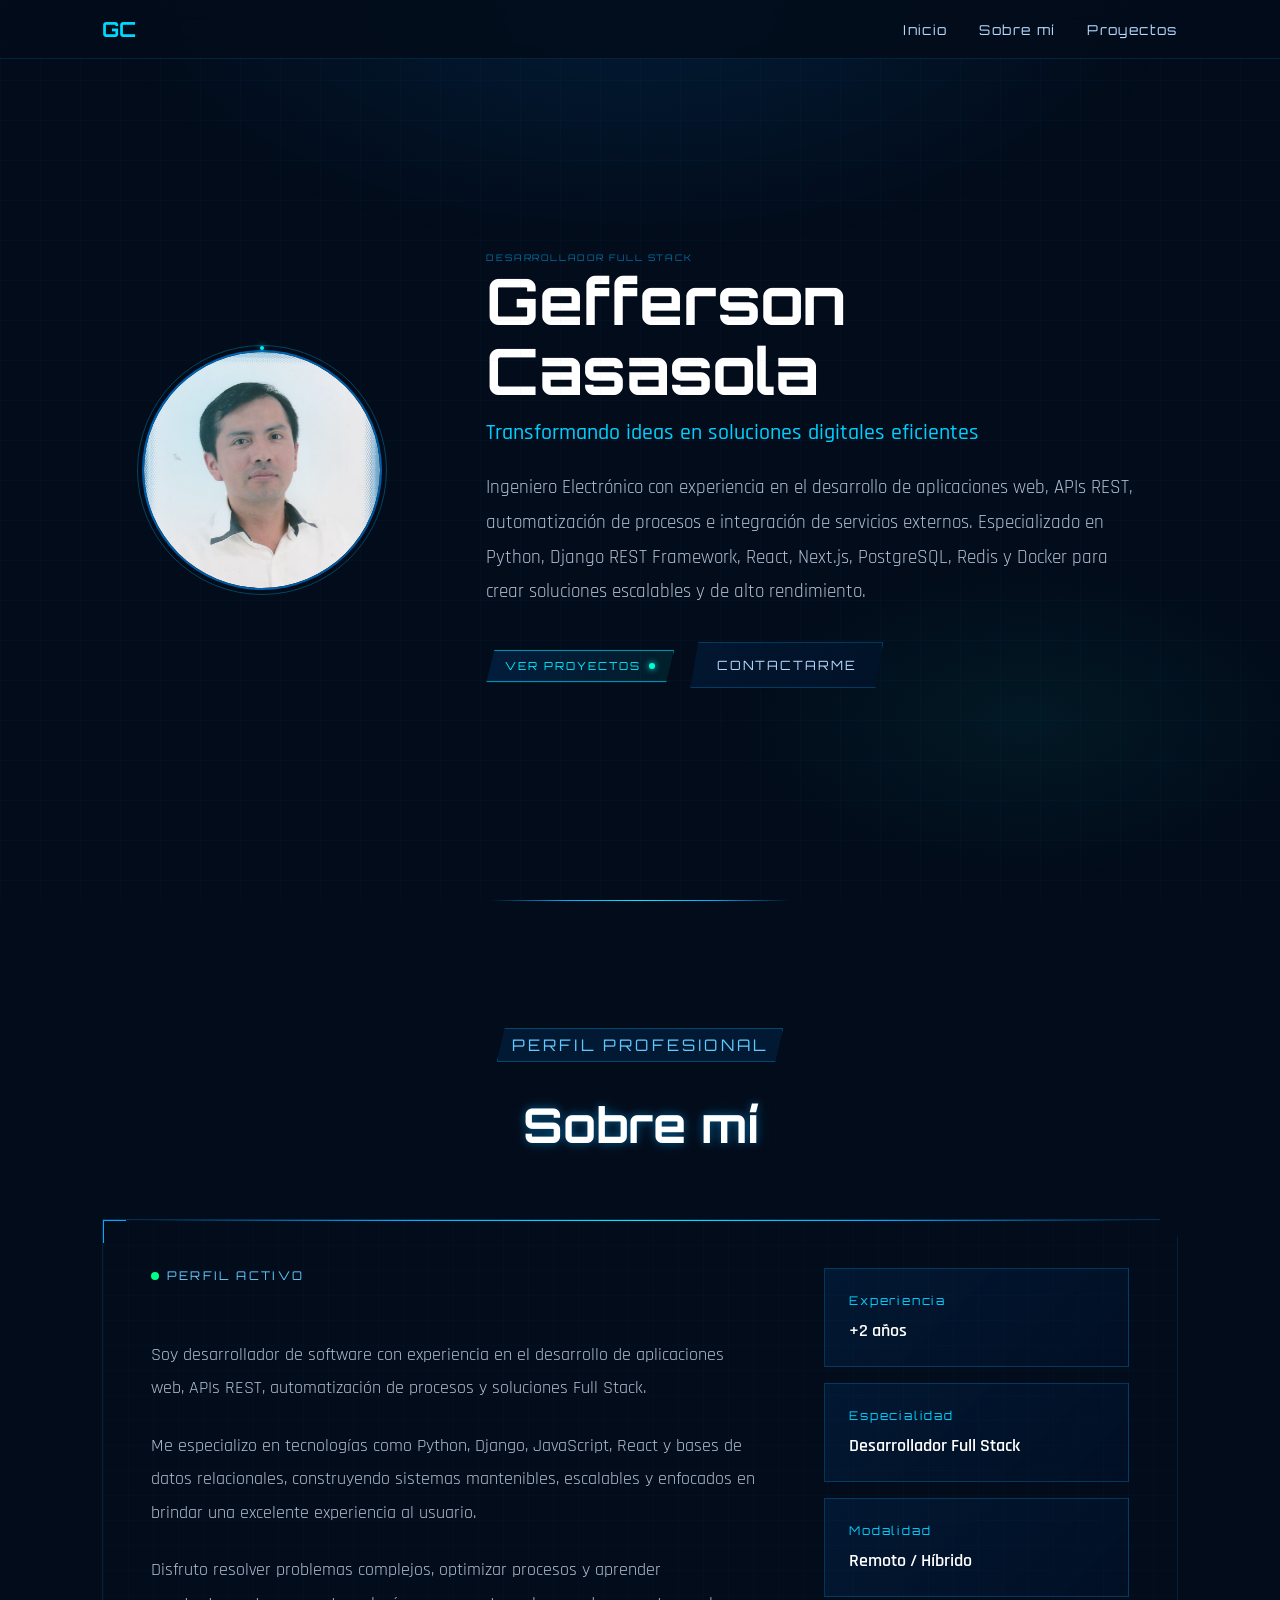
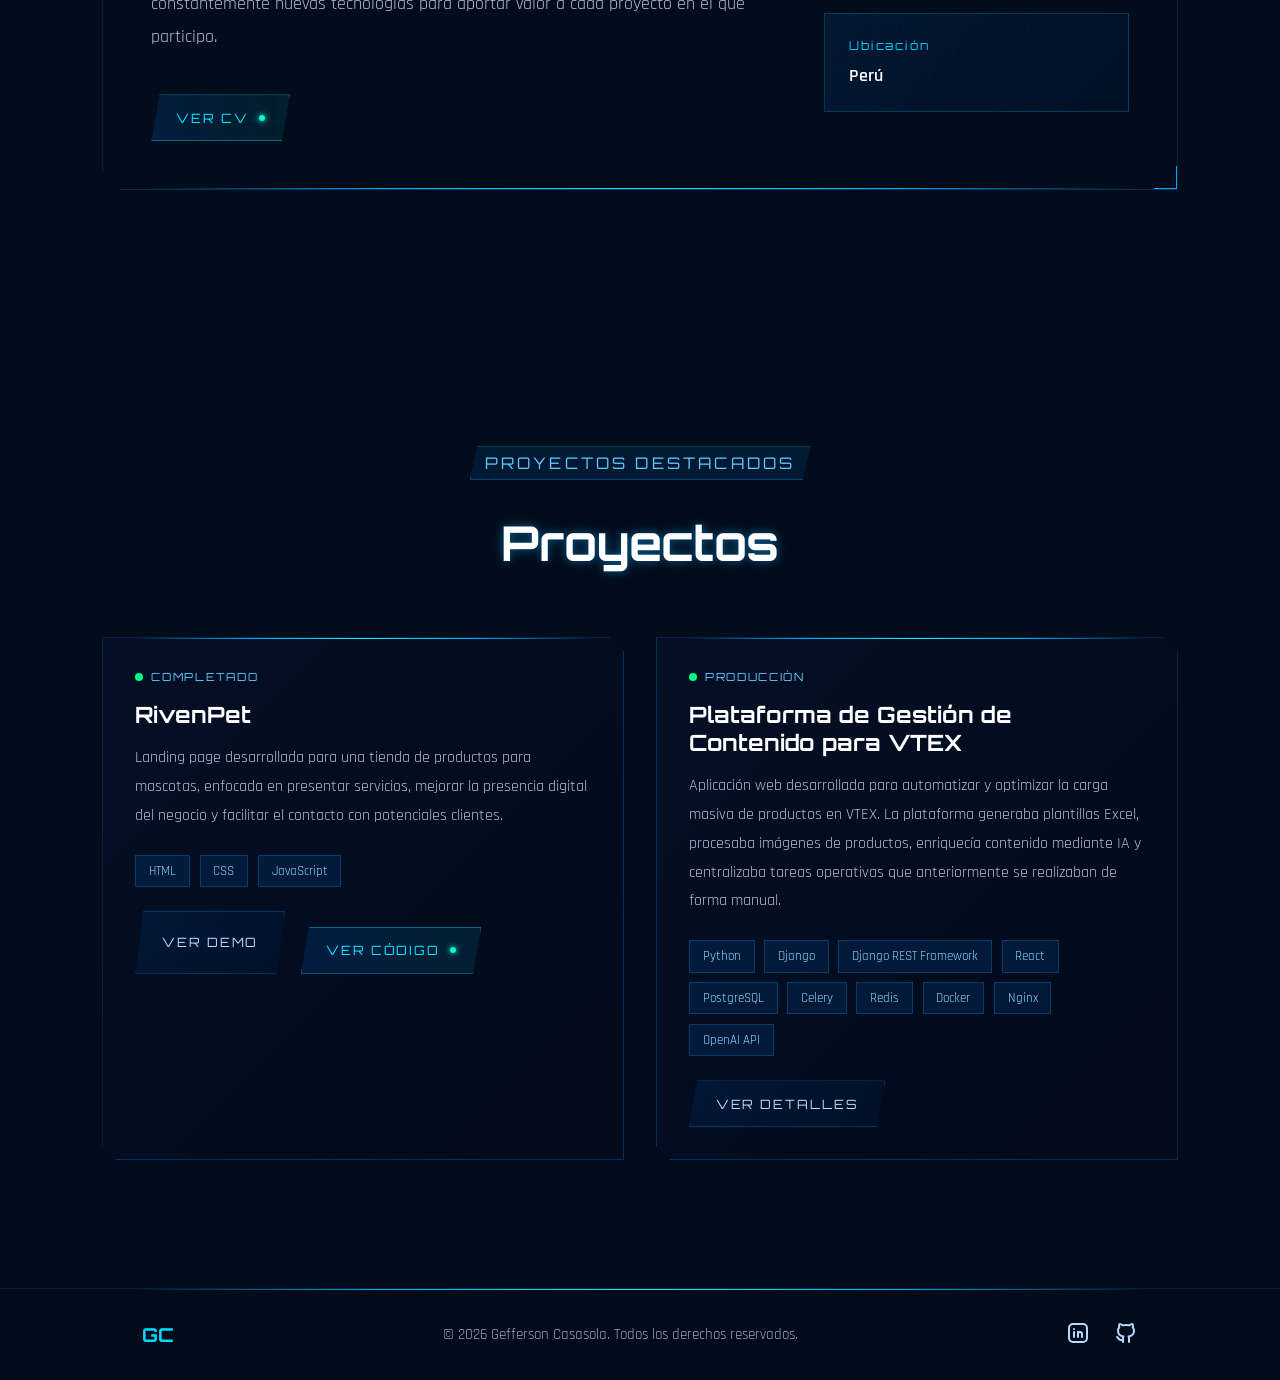
==== index.html @ a5cfd76c "feat: add projects section and VTEX case study page" ====
<!doctype html>
<html lang="en">
  <head>
    <meta charset="UTF-8" />
    <meta name="viewport" content="width=device-width, initial-scale=1.0" />
    <link rel="stylesheet" href="styles.css" />
    <title>Gefferson Casasola | Portafolio</title>
  </head>

  <body>
    <div class="grid-lines"></div>

    <header class="navbar">
      <div class="logo">GC</div>

      <nav>
        <a href="#inicio">Inicio</a>
        <a href="#sobre-mi">Sobre mí</a>
        <a href="#proyectos">Proyectos</a>
      </nav>
    </header>

    <main>
      <section id="inicio" class="hero">
        <div class="hero-content">
          <div class="hero-image">
            <div class="avatar-wrap">
              <div class="avatar">
                <img src="./mi-perfil.jpeg" alt="Gefferson Casasola" />
              </div>

              <div class="avatar-ring"></div>
            </div>
          </div>

          <div class="hero-text">
            <div class="sc2-label">DESARROLLADOR FULL STACK</div>

            <h1>Gefferson Casasola</h1>

            <h2>Transformando ideas en soluciones digitales eficientes</h2>

            <p>
              Ingeniero Electrónico con experiencia en el desarrollo de
              aplicaciones web, APIs REST, automatización de procesos e
              integración de servicios externos. Especializado en Python, Django
              REST Framework, React, Next.js, PostgreSQL, Redis y Docker para
              crear soluciones escalables y de alto rendimiento.
            </p>

            <div class="hero-actions">
              <a href="#proyectos" class="portfolio-btn gamer">
                VER PROYECTOS
                <span class="pulse-dot"></span>
              </a>

              <a
                href="mailto:gefferson.casasola@gmail.com"
                class="hero-secondary-btn"
              >
                CONTACTARME
              </a>
            </div>
          </div>
        </div>
      </section>
      <section id="sobre-mi" class="about">
        <div class="section-header">
          <span class="section-tag">PERFIL PROFESIONAL</span>
          <h2>Sobre mí</h2>
        </div>

        <div class="about-content">
          <div class="corner-tl"></div>
          <div class="corner-br"></div>
          <div class="about-description">
            <div class="about-status">
              <span class="status-light"></span>
              PERFIL ACTIVO
            </div>
            <p>
              Soy desarrollador de software con experiencia en el desarrollo de
              aplicaciones web, APIs REST, automatización de procesos y
              soluciones Full Stack.
            </p>

            <p>
              Me especializo en tecnologías como Python, Django, JavaScript,
              React y bases de datos relacionales, construyendo sistemas
              mantenibles, escalables y enfocados en brindar una excelente
              experiencia al usuario.
            </p>

            <p>
              Disfruto resolver problemas complejos, optimizar procesos y
              aprender constantemente nuevas tecnologías para aportar valor a
              cada proyecto en el que participo.
            </p>
            <a
              href="https://rxresu.me/gcasasolah/cvgef"
              target="_blank"
              class="cv-btn"
            >
              VER CV
              <span class="pulse-dot"></span>
            </a>
          </div>

          <div class="about-info">
            <div class="info-card">
              <span class="info-label">Experiencia</span>
              <span class="info-value">+2 años</span>
            </div>

            <div class="info-card">
              <span class="info-label">Especialidad</span>
              <span class="info-value">Desarrollador Full Stack</span>
            </div>

            <div class="info-card">
              <span class="info-label">Modalidad</span>
              <span class="info-value">Remoto / Híbrido</span>
            </div>

            <div class="info-card">
              <span class="info-label">Ubicación</span>
              <span class="info-value">Perú</span>
            </div>
          </div>
        </div>
      </section>
      <section id="proyectos" class="projects">
        <div class="section-header">
          <span class="section-tag">PROYECTOS DESTACADOS</span>
          <h2>Proyectos</h2>
        </div>

        <div class="projects-grid">
          <article class="project-card">
            <div class="project-status">
              <span class="status-light"></span>
              COMPLETADO
            </div>

            <h3>RivenPet</h3>

            <p>
              Landing page desarrollada para una tienda de productos para
              mascotas, enfocada en presentar servicios, mejorar la presencia
              digital del negocio y facilitar el contacto con potenciales
              clientes.
            </p>

            <div class="project-stack">
              <span>HTML</span>
              <span>CSS</span>
              <span>JavaScript</span>
            </div>

            <div class="project-actions">
              <a
                href="https://geffrerson7.github.io/product-landing-page/"
                target="_blank"
                class="hero-secondary-btn"
              >
                VER DEMO
              </a>

              <a
                href="https://github.com/Geffrerson7/product-landing-page"
                target="_blank"
                class="cv-btn"
              >
                VER CÓDIGO
                <span class="pulse-dot"></span>
              </a>
            </div>
          </article>

          <article class="project-card">
            <div class="project-status">
              <span class="status-light"></span>
              PRODUCCIÓN
            </div>

            <h3>Plataforma de Gestión de Contenido para VTEX</h3>

            <p>
              Aplicación web desarrollada para automatizar y optimizar la carga
              masiva de productos en VTEX. La plataforma generaba plantillas
              Excel, procesaba imágenes de productos, enriquecía contenido
              mediante IA y centralizaba tareas operativas que anteriormente se
              realizaban de forma manual.
            </p>

            <div class="project-stack">
              <span>Python</span>
              <span>Django</span>
              <span>Django REST Framework</span>
              <span>React</span>
              <span>PostgreSQL</span>
              <span>Celery</span>
              <span>Redis</span>
              <span>Docker</span>
              <span>Nginx</span>
              <span>OpenAI API</span>
            </div>

            <div class="project-actions">
              <a href="./project-vtex.html" class="hero-secondary-btn"> VER DETALLES </a>
            </div>
          </article>
        </div>
      </section>
    </main>
    <footer class="footer">
      <div class="footer-content">
        <div class="footer-logo">GC</div>

        <p class="footer-text">
          © 2026 Gefferson Casasola. Todos los derechos reservados.
        </p>

        <div class="footer-links">
          <a
            href="https://www.linkedin.com/in/gefferson-casasola/"
            target="_blank"
            ><svg
              xmlns="http://www.w3.org/2000/svg"
              width="24"
              height="24"
              viewBox="0 0 24 24"
              fill="none"
              stroke="currentColor"
              stroke-width="2"
              stroke-linecap="round"
              stroke-linejoin="round"
              class="icon icon-tabler icons-tabler-outline icon-tabler-brand-linkedin"
            >
              <path stroke="none" d="M0 0h24v24H0z" fill="none" />
              <path d="M8 11v5" />
              <path d="M8 8v.01" />
              <path d="M12 16v-5" />
              <path d="M16 16v-3a2 2 0 1 0 -4 0" />
              <path
                d="M3 7a4 4 0 0 1 4 -4h10a4 4 0 0 1 4 4v10a4 4 0 0 1 -4 4h-10a4 4 0 0 1 -4 -4l0 -10"
              /></svg
          ></a>
          <a href="https://github.com/Geffrerson7" target="_blank"
            ><svg
              xmlns="http://www.w3.org/2000/svg"
              width="24"
              height="24"
              viewBox="0 0 24 24"
              fill="none"
              stroke="currentColor"
              stroke-width="2"
              stroke-linecap="round"
              stroke-linejoin="round"
              class="icon icon-tabler icons-tabler-outline icon-tabler-brand-github"
            >
              <path stroke="none" d="M0 0h24v24H0z" fill="none" />
              <path
                d="M9 19c-4.3 1.4 -4.3 -2.5 -6 -3m12 5v-3.5c0 -1 .1 -1.4 -.5 -2c2.8 -.3 5.5 -1.4 5.5 -6a4.6 4.6 0 0 0 -1.3 -3.2a4.2 4.2 0 0 0 -.1 -3.2s-1.1 -.3 -3.5 1.3a12.3 12.3 0 0 0 -6.2 0c-2.4 -1.6 -3.5 -1.3 -3.5 -1.3a4.2 4.2 0 0 0 -.1 3.2a4.6 4.6 0 0 0 -1.3 3.2c0 4.6 2.7 5.7 5.5 6c-.6 .6 -.6 1.2 -.5 2v3.5"
              /></svg
          ></a>
        </div>
      </div>
    </footer>
  </body>
</html>
---- styles.css ----
@import url("https://fonts.googleapis.com/css2?family=Orbitron:wght@400;600;700;900&family=Rajdhani:wght@300;400;500;600&display=swap");

/* ---------- Reset ---------- */
*,
*::before,
*::after {
  margin: 0;
  padding: 0;
  box-sizing: border-box;
}

body {
  background: #030c1a;
  font-family: "Rajdhani", sans-serif;
  color: white;
}
body::before {
  content: "";

  position: fixed;
  inset: 0;

  background:
    radial-gradient(
      ellipse 60% 40% at 50% 0%,
      rgba(0, 140, 255, 0.12) 0%,
      transparent 70%
    ),
    radial-gradient(
      ellipse 40% 30% at 80% 80%,
      rgba(0, 200, 180, 0.07) 0%,
      transparent 60%
    );

  pointer-events: none;
  z-index: -2;
}

/* ---------- Grid de fondo ---------- */
.grid-lines {
  position: absolute;
  inset: 0;
  background-image:
    linear-gradient(rgba(0, 140, 255, 0.04) 1px, transparent 1px),
    linear-gradient(90deg, rgba(0, 140, 255, 0.04) 1px, transparent 1px);
  background-size: 40px 40px;
  pointer-events: none;
}

/* Logo */
.logo {
  font-family: "Orbitron", monospace;
  font-size: 1.3rem;
  font-weight: 700;
  color: #00d9ff;
}

/* Navbar */
.navbar {
  position: fixed;
  top: 0;
  width: 100%;
  display: flex;
  justify-content: space-between;
  align-items: center;
  padding: 1rem 8%;
  background: rgba(3, 12, 26, 0.85);
  backdrop-filter: blur(12px);
  border-bottom: 1px solid rgba(0, 170, 255, 0.15);
  z-index: 1000;
}

.navbar nav {
  display: flex;
  gap: 2rem;
}

.navbar nav a {
  text-decoration: none;
  color: #b7d9ff;
  font-family: "Orbitron", monospace;
  font-size: 0.85rem;
  letter-spacing: 0.1em;
  transition: 0.3s;
}

.navbar nav a:hover {
  color: #00eaff;
}

/* Hero */
.hero {
  min-height: 100vh;
  display: flex;
  align-items: center;
  justify-content: center;
  padding: 120px 8% 80px;
}

.hero-content {
  width: 100%;
  max-width: 1200px;
  display: grid;
  grid-template-columns: 320px 1fr;
  gap: 4rem;
  align-items: center;
}

.hero-image {
  display: flex;
  justify-content: center;
}

/* ---------- Avatar ---------- */
.avatar-wrap {
  position: relative;
  flex-shrink: 0;
}

.avatar {
  width: 240px;
  height: 240px;
  border-radius: 50%;
  background: linear-gradient(135deg, #003366, #001833);
  border: 2px solid rgba(0, 150, 255, 0.5);
  display: flex;
  align-items: center;
  justify-content: center;
  font-family: "Orbitron", monospace;
  font-size: 22px;
  font-weight: 700;
  color: #00ccff;
  position: relative;
  overflow: hidden;
}

.avatar::after {
  content: "";
  position: absolute;
  inset: 0;
  border-radius: 50%;
  background: radial-gradient(
    circle at 30% 30%,
    rgba(0, 200, 255, 0.15),
    transparent 60%
  );
}

.avatar img {
  width: 100%;
  height: 100%;
  object-fit: cover;
  border-radius: 50%;
  display: block;
}

.avatar-ring {
  position: absolute;
  inset: -5px;
  border-radius: 50%;
  border: 1px solid rgba(0, 200, 255, 0.3);
  animation: spin-slow 8s linear infinite;
}

.avatar-ring::before {
  content: "";
  position: absolute;
  top: 0;
  left: 50%;
  transform: translateX(-50%);
  width: 4px;
  height: 4px;
  border-radius: 50%;
  background: #00eeff;
  box-shadow: 0 0 6px #00eeff;
}

@keyframes spin-slow {
  from {
    transform: rotate(0deg);
  }
  to {
    transform: rotate(360deg);
  }
}

.status-dot {
  position: absolute;
  bottom: 2px;
  right: 2px;
  width: 10px;
  height: 10px;
  border-radius: 50%;
  background: #00ff88;
  border: 2px solid #030c1a;
  animation: blink-dot 2s ease-in-out infinite;
}

@keyframes blink-dot {
  0%,
  100% {
    opacity: 1;
  }
  50% {
    opacity: 0.4;
  }
}

/* ---------- Bloque de nombre ---------- */

.sc2-label {
  font-family: "Orbitron", monospace;
  font-size: 9px;
  letter-spacing: 0.2em;
  color: rgba(0, 180, 255, 0.6);
  text-transform: uppercase;
  margin-bottom: 3px;
}

.hero-text h1 {
  font-family: "Orbitron", monospace;
  font-size: 4rem;
  line-height: 1.1;
  color: #ffffff;
}

.hero-text h2 {
  color: #00cfff;
  margin-top: 0.75rem;
  font-size: 1.4rem;
  font-weight: 500;
}

.hero-text p {
  margin-top: 1.5rem;
  max-width: 650px;
  font-size: 1.2rem;
  line-height: 1.8;
  color: rgba(220, 235, 255, 0.8);
}

.hero-actions {
  display: flex;
  gap: 1rem;
  margin-top: 2rem;
}

.hero-secondary-btn {
  display: inline-flex;
  align-items: center;
  justify-content: center;

  padding: 0.9rem 1.6rem;

  text-decoration: none;

  font-family: "Orbitron", monospace;
  font-size: 0.8rem;
  letter-spacing: 0.15em;

  color: #b7d9ff;

  background: linear-gradient(
    135deg,
    rgba(0, 60, 120, 0.25),
    rgba(0, 20, 50, 0.45)
  );

  border: 1px solid rgba(0, 170, 255, 0.25);

  backdrop-filter: blur(10px);

  position: relative;
  overflow: hidden;

  transition: all 0.3s ease;
  clip-path: polygon(8px 0, 100% 0, calc(100% - 8px) 100%, 0 100%);
}

.hero-secondary-btn::before {
  content: "";

  position: absolute;

  top: 0;
  left: -100%;

  width: 100%;
  height: 100%;

  background: linear-gradient(
    90deg,
    transparent,
    rgba(0, 220, 255, 0.12),
    transparent
  );

  transition: left 0.6s ease;
}

.hero-secondary-btn:hover {
  border-color: rgba(0, 210, 255, 0.6);

  color: white;

  transform: translateY(-3px);

  box-shadow:
    0 0 10px rgba(0, 210, 255, 0.3),
    0 0 20px rgba(0, 210, 255, 0.15);
}

.hero-secondary-btn:hover::before {
  left: 100%;
}
/* =========================
   ABOUT
========================= */

.about {
  padding: 8rem 8%;
  position: relative;
}

.about::before {
  content: "";
  position: absolute;
  top: 0;
  left: 50%;
  transform: translateX(-50%);
  width: 300px;
  height: 1px;
  background: linear-gradient(
    90deg,
    transparent,
    #00aaff,
    #00eeff,
    #00aaff,
    transparent
  );
}

.section-header {
  text-align: center;
  margin-bottom: 4rem;
}

.section-header h2 {
  font-family: "Orbitron", monospace;
  font-size: 3rem;
  color: white;
  text-shadow:
    0 0 8px rgba(0, 170, 255, 0.4),
    0 0 18px rgba(0, 170, 255, 0.2);
}

.section-tag {
  display: inline-block;

  padding: 6px 14px;

  background: rgba(0, 100, 200, 0.15);

  border: 1px solid rgba(0, 180, 255, 0.3);

  color: #60c8ff;

  font-family: Orbitron;
  letter-spacing: 0.2em;
  margin-bottom: 2rem;
  clip-path: polygon(8px 0, 100% 0, calc(100% - 8px) 100%, 0 100%);
}

.about-status {
  display: flex;
  align-items: center;
  gap: 8px;

  margin-bottom: 2rem;

  color: #60c8ff;

  font-family: Orbitron;
  font-size: 0.75rem;
  letter-spacing: 0.2em;
}

.status-light {
  width: 8px;
  height: 8px;

  border-radius: 50%;

  background: #00ff88;

  animation: blink-dot 2s infinite;
}

.about-content {
  max-width: 1200px;
  margin: 0 auto;
  display: grid;
  grid-template-columns: 2fr 1fr;
  gap: 4rem;
  align-items: start;
  position: relative;
  overflow: hidden;
  padding: 3rem;

  background: linear-gradient(
    135deg,
    rgba(4, 16, 38, 0.95),
    rgba(2, 10, 28, 0.98)
  );
  background-image:
    linear-gradient(rgba(0, 150, 255, 0.03) 1px, transparent 1px),
    linear-gradient(90deg, rgba(0, 150, 255, 0.03) 1px, transparent 1px);

  background-size: 25px 25px;
  border: 1px solid rgba(0, 150, 255, 0.25);

  clip-path: polygon(
    0 0,
    calc(100% - 18px) 0,
    100% 18px,
    100% 100%,
    18px 100%,
    0 calc(100% - 18px)
  );
}

.about-content::before {
  content: "";

  position: absolute;

  top: 0;
  left: 40px;
  right: 40px;

  height: 1px;

  background: linear-gradient(
    90deg,
    transparent,
    #00aaff,
    #00eeff,
    #00aaff,
    transparent
  );

  animation: pulse-line 3s infinite;
}

.about-content::after {
  content: "";

  position: absolute;

  bottom: 0;
  left: 40px;
  right: 40px;

  height: 1px;

  background: linear-gradient(
    90deg,
    transparent,
    #00aaff,
    #00eeff,
    #00aaff,
    transparent
  );

  animation: pulse-line 3s infinite reverse;
}

.about-description {
  display: flex;
  flex-direction: column;
  gap: 1.5rem;
}

.about-description p {
  color: rgba(220, 235, 255, 0.8);
  font-size: 1.1rem;
  line-height: 1.9;
}

.cv-btn {
  display: inline-flex;
  align-items: center;
  justify-content: center;
  gap: 10px;
  width: fit-content;

  margin-top: 1rem;
  padding: 0.9rem 1.5rem;

  text-decoration: none;

  font-family: "Orbitron", monospace;
  font-size: 0.8rem;
  letter-spacing: 0.15em;

  color: #00eaff;

  background: linear-gradient(
    90deg,
    rgba(0, 120, 255, 0.15),
    rgba(0, 255, 255, 0.08)
  );

  border: 1px solid rgba(0, 220, 255, 0.4);

  clip-path: polygon(8px 0, 100% 0, calc(100% - 8px) 100%, 0 100%);

  transition: all 0.3s ease;

  position: relative;
  overflow: hidden;
}

.cv-btn::before {
  content: "";

  position: absolute;

  top: 0;
  left: -120%;

  width: 100%;
  height: 100%;

  background: linear-gradient(
    90deg,
    transparent,
    rgba(0, 255, 255, 0.35),
    transparent
  );

  transition: left 0.6s ease;
}

.cv-btn:hover::before {
  left: 120%;
}

.cv-btn:hover {
  color: white;

  border-color: #00ffff;

  transform: translateY(-2px);

  box-shadow:
    0 0 8px rgba(0, 255, 255, 0.6),
    0 0 20px rgba(0, 200, 255, 0.4);
}

.about-info {
  display: grid;
  gap: 1rem;
}

.info-card {
  background: linear-gradient(
    135deg,
    rgba(0, 60, 120, 0.25),
    rgba(0, 20, 50, 0.45)
  );

  border: 1px solid rgba(0, 170, 255, 0.25);

  padding: 1.5rem;

  position: relative;

  overflow: hidden;
}

.info-card:hover {
  border-color: rgba(0, 210, 255, 0.5);
  transform: translateY(-4px);
}

.info-card:hover::before {
  left: 100%;
}

.info-card::before {
  content: "";

  position: absolute;

  top: 0;
  left: -100%;

  width: 100%;
  height: 100%;

  background: linear-gradient(
    90deg,
    transparent,
    rgba(0, 220, 255, 0.08),
    transparent
  );

  transition: 0.6s;
}

.info-label {
  display: block;
  font-family: "Orbitron", monospace;
  font-size: 0.75rem;
  letter-spacing: 0.15em;
  color: #00cfff;
  margin-bottom: 0.75rem;
}

.info-value {
  color: white;
  font-size: 1.1rem;
  font-weight: 600;
}

/* =========================
   PROJECTS
========================= */
.projects {
  padding: 8rem 8%;
  position: relative;
}

.projects-grid {
  max-width: 1200px;

  margin: 0 auto;

  display: grid;

  grid-template-columns: repeat(auto-fit, minmax(350px, 1fr));

  gap: 2rem;
}

.project-card {
  position: relative;

  padding: 2rem;

  background: linear-gradient(
    135deg,
    rgba(4, 16, 38, 0.95),
    rgba(2, 10, 28, 0.98)
  );

  border: 1px solid rgba(0, 150, 255, 0.25);

  overflow: hidden;

  transition: 0.3s;

  clip-path: polygon(
    0 0,
    calc(100% - 14px) 0,
    100% 14px,
    100% 100%,
    14px 100%,
    0 calc(100% - 14px)
  );
}

.project-card:hover {
  transform: translateY(-6px);

  border-color: rgba(0, 220, 255, 0.6);

  box-shadow:
    0 0 15px rgba(0, 220, 255, 0.15),
    0 0 30px rgba(0, 220, 255, 0.08);
}

.project-card::before {
  content: "";

  position: absolute;

  top: 0;
  left: 30px;
  right: 30px;

  height: 1px;

  background: linear-gradient(
    90deg,
    transparent,
    #00aaff,
    #00eeff,
    #00aaff,
    transparent
  );
}

.project-status {
  display: flex;
  align-items: center;
  gap: 8px;

  margin-bottom: 1rem;

  font-family: Orbitron;
  font-size: 0.7rem;
  letter-spacing: 0.15em;

  color: #60c8ff;
}

.project-card h3 {
  font-family: Orbitron;

  color: white;

  margin-bottom: 1rem;

  font-size: 1.4rem;
}

.project-card p {
  color: rgba(220, 235, 255, 0.8);

  line-height: 1.8;

  margin-bottom: 1.5rem;
}

.project-stack {
  display: flex;
  flex-wrap: wrap;
  gap: 0.6rem;

  margin-bottom: 1.5rem;
}

.project-stack span {
  padding: 0.45rem 0.8rem;

  background: rgba(0, 100, 200, 0.15);

  border: 1px solid rgba(0, 170, 255, 0.25);

  font-size: 0.8rem;

  color: #8ed8ff;
}

.project-actions {
  display: flex;
  gap: 1rem;
  flex-wrap: wrap;
}

/* =========================
PROJECT DETAIL
========================= */

.project-page {
  min-height: 100vh;
  background: #030c1a;
  color: white;
}

.project-hero {
  padding: 130px 2rem 80px;
  max-width: 1200px;
  margin: 0 auto;
}

.project-tag {
  display: inline-block;

  font-family: "Orbitron", monospace;

  font-size: 0.75rem;

  letter-spacing: 0.3em;

  color: rgba(0, 210, 255, 0.7);

  margin-bottom: 1rem;
}

.project-hero h1 {
  font-family: "Orbitron", monospace;

  font-size: 4rem;

  line-height: 1.1;

  margin-bottom: 1.5rem;
}

.project-subtitle {
  max-width: 800px;

  font-size: 1.3rem;

  color: rgba(220, 235, 255, 0.8);

  line-height: 1.8;

  text-align: justify;
}

.project-content {
  max-width: 1200px;
  margin: 0 auto;
  padding: 0 2rem 5rem;
}

.project-section {
  margin-bottom: 4rem;
}

.project-section h2 {
  font-family: "Orbitron", monospace;

  font-size: 2rem;

  margin-bottom: 1.5rem;

  color: white;
}

.project-section p {
  color: rgba(220, 235, 255, 0.8);

  line-height: 1.9;

  font-size: 1.05rem;

  margin-bottom: 1rem;
}

.project-panel {
  position: relative;

  padding: 2rem;

  background: linear-gradient(
    135deg,
    rgba(4, 16, 38, 0.95),
    rgba(2, 10, 28, 0.98)
  );

  border: 1px solid rgba(0, 150, 255, 0.2);

  backdrop-filter: blur(10px);

  overflow: hidden;
}

.project-panel::before {
  content: "";

  position: absolute;

  top: 0;
  left: 30px;
  right: 30px;

  height: 1px;

  background: linear-gradient(
    90deg,
    transparent,
    #00aaff,
    #00eeff,
    #00aaff,
    transparent
  );
}

.tech-grid {
  display: flex;

  flex-wrap: wrap;

  gap: 0.75rem;
}

.tech-badge {
  padding: 0.5rem 0.9rem;

  background: rgba(0, 100, 200, 0.15);

  border: 1px solid rgba(0, 170, 255, 0.25);

  color: #8ed8ff;

  font-size: 0.85rem;
}

.project-list {
  display: grid;
  gap: 1rem;
}

.project-list li {
  list-style: none;

  position: relative;

  padding-left: 1.5rem;

  color: rgba(220, 235, 255, 0.8);

  line-height: 1.8;
}

.project-list li::before {
  content: "";

  position: absolute;

  left: 0;
  top: 10px;

  width: 8px;
  height: 8px;

  border-radius: 50%;

  background: #00eaff;

  box-shadow: 0 0 8px #00eaff;
}

.metrics-grid {
  display: grid;

  grid-template-columns: repeat(3, 1fr);

  gap: 1.5rem;
}

.metric-card {
  padding: 1.5rem;

  text-align: center;

  background: rgba(0, 60, 120, 0.15);

  border: 1px solid rgba(0, 170, 255, 0.15);
}

.metric-card h3 {
  font-family: "Orbitron", monospace;

  font-size: 2rem;

  color: #00eaff;

  margin-bottom: 0.5rem;
}

.metric-card span {
  color: rgba(220, 235, 255, 0.75);
}

.back-btn {
  display: inline-flex;
  align-items: center;
  justify-content: center;
  gap: 10px;
  width: fit-content;

  margin-top: 1rem;
  padding: 0.9rem 1.5rem;

  text-decoration: none;

  font-family: "Orbitron", monospace;
  font-size: 0.8rem;
  letter-spacing: 0.15em;

  color: #00eaff;

  background: linear-gradient(
    90deg,
    rgba(0, 120, 255, 0.15),
    rgba(0, 255, 255, 0.08)
  );

  border: 1px solid rgba(0, 220, 255, 0.4);

  clip-path: polygon(8px 0, 100% 0, calc(100% - 8px) 100%, 0 100%);

  transition: all 0.3s ease;

  position: relative;
  overflow: hidden;

  letter-spacing: 0.15em;
}

.back-btn::before {
  content: "";

  position: absolute;

  top: 0;
  left: -120%;

  width: 100%;
  height: 100%;

  background: linear-gradient(
    90deg,
    transparent,
    rgba(0, 255, 255, 0.35),
    transparent
  );

  transition: left 0.6s ease;
}

.back-btn:hover::before {
  left: 120%;
}

.back-btn:hover {
  color: white;

  border-color: #00ffff;

  transform: translateY(-2px);

  box-shadow:
    0 0 8px rgba(0, 255, 255, 0.6),
    0 0 20px rgba(0, 200, 255, 0.4);
}

/* =========================
ARQUITECTURA
========================= */

.architecture-flow {
  display: flex;
  flex-direction: column;
  align-items: center;
  gap: 1rem;

  margin-top: 2rem;
}

.architecture-box {
  width: 100%;
  max-width: 400px;

  padding: 1rem 1.5rem;

  text-align: center;

  font-family: "Orbitron", monospace;
  font-size: 0.95rem;
  letter-spacing: 0.08em;

  color: #e8f4ff;

  background: linear-gradient(
    135deg,
    rgba(0, 60, 120, 0.25),
    rgba(0, 20, 60, 0.45)
  );

  border: 1px solid rgba(0, 170, 255, 0.25);

  position: relative;

  overflow: hidden;
}

.architecture-box::before {
  content: "";

  position: absolute;

  top: 0;
  left: 20px;
  right: 20px;

  height: 1px;

  background: linear-gradient(
    90deg,
    transparent,
    #00aaff,
    #00eeff,
    #00aaff,
    transparent
  );
}

.architecture-box:hover {
  border-color: rgba(0, 220, 255, 0.6);

  box-shadow: 0 0 10px rgba(0, 180, 255, 0.25);

  transform: translateY(-2px);

  transition: all 0.3s ease;
}

.architecture-arrow {
  font-size: 1.8rem;

  color: #00d9ff;

  text-shadow: 0 0 8px rgba(0, 220, 255, 0.8);

  animation: architecture-pulse 2s infinite;
}

@keyframes architecture-pulse {
  0%,
  100% {
    opacity: 0.4;
  }

  50% {
    opacity: 1;
  }
}

.architecture-workers {
  display: flex;
  flex-wrap: wrap;
  justify-content: center;
  gap: 0.75rem;

  max-width: 600px;

  padding: 1rem;

  border: 1px solid rgba(0, 170, 255, 0.15);

  background: rgba(0, 60, 120, 0.12);

  position: relative;
}
.architecture-workers::before {
  content: "PROCESAMIENTO ASÍNCRONO";

  position: absolute;

  top: -10px;
  left: 12px;

  padding: 0 8px;

  background: #030c1a;

  color: #00cfff;

  font-family: "Orbitron", monospace;

  font-size: 0.65rem;

  letter-spacing: 0.15em;
}
/* =========================
   FOOTER
========================= */

.footer {
  position: relative;
  border-top: 1px solid rgba(0, 170, 255, 0.15);
  background: rgba(3, 12, 26, 0.9);
  backdrop-filter: blur(10px);
}

.footer::before {
  content: "";
  position: absolute;
  top: 0;
  left: 10%;
  width: 80%;
  height: 1px;

  background: linear-gradient(
    90deg,
    transparent,
    #00aaff,
    #00eeff,
    #00aaff,
    transparent
  );
}

.footer-content {
  max-width: 1200px;
  margin: 0 auto;
  padding: 2rem 8%;
  display: flex;
  justify-content: space-between;
  align-items: center;
  gap: 2rem;
}

.footer-logo {
  font-family: "Orbitron", monospace;
  font-size: 1.2rem;
  font-weight: 700;
  color: #00d9ff;
}

.footer-text {
  color: rgba(220, 235, 255, 0.7);
  font-size: 0.95rem;
}

.footer-links {
  display: flex;
  gap: 1.5rem;
}

.footer-links a {
  text-decoration: none;
  color: #b7d9ff;
  font-family: "Orbitron", monospace;
  font-size: 0.75rem;
  letter-spacing: 0.12em;
  transition: 0.3s;
}

.footer-links a:hover {
  color: #00eaff;
}

/* ================================
   BOTÓN GAMER — INICIAR MISIÓN
   ================================ */

.portfolio-btn.gamer {
  display: inline-flex;
  align-items: center;
  gap: 8px;
  margin: 8px 0 6px;
  padding: 6px 18px;
  font-family: "Orbitron", monospace;
  font-size: 11px;
  letter-spacing: 0.18em;
  text-decoration: none;
  text-transform: uppercase;
  color: #00f0ff;
  background: linear-gradient(
    90deg,
    rgba(0, 120, 255, 0.15),
    rgba(0, 255, 255, 0.08)
  );
  border: 1px solid rgba(0, 220, 255, 0.6);
  clip-path: polygon(8px 0%, 100% 0%, calc(100% - 8px) 100%, 0% 100%);
  position: relative;
  overflow: hidden;
  transition: all 0.25s ease;
}

/* Glow base */
.portfolio-btn.gamer {
  box-shadow: 0 0 6px rgba(0, 200, 255, 0.4);
}

/* Energía animada */
.portfolio-btn.gamer::before {
  content: "";
  position: absolute;
  left: -120%;
  top: 0;
  width: 100%;
  height: 100%;
  background: linear-gradient(
    90deg,
    transparent,
    rgba(0, 255, 255, 0.4),
    transparent
  );
  transition: left 0.6s;
}

.portfolio-btn.gamer:hover::before {
  left: 120%;
}

/* Hover poderoso */
.portfolio-btn.gamer:hover {
  color: #ffffff;
  border-color: #00ffff;
  background: linear-gradient(
    90deg,
    rgba(0, 150, 255, 0.35),
    rgba(0, 255, 255, 0.2)
  );
  box-shadow:
    0 0 8px rgba(0, 255, 255, 0.8),
    0 0 18px rgba(0, 200, 255, 0.6);
  transform: translateY(-2px);
}

/* Punto pulsante tipo sistema activo */
.pulse-dot {
  width: 6px;
  height: 6px;
  border-radius: 50%;
  background: #00ffcc;
  box-shadow: 0 0 6px #00ffff;
  animation: pulse-mission 1.5s ease-in-out infinite;
}

@keyframes pulse-mission {
  0%,
  100% {
    opacity: 1;
    transform: scale(1);
  }
  50% {
    opacity: 0.4;
    transform: scale(1.4);
  }
}

/* ---------- Esquinas decorativas ---------- */
.corner-tl,
.corner-br {
  position: absolute;
  width: 24px;
  height: 24px;
  pointer-events: none;
}

.corner-tl {
  top: -1px;
  left: -1px;
  border-top: 2px solid #00aaff;
  border-left: 2px solid #00aaff;
}

.corner-br {
  bottom: -1px;
  right: -1px;
  border-bottom: 2px solid #00aaff;
  border-right: 2px solid #00aaff;
}

/* ---------- Líneas de energía ---------- */
.energy-line-top {
  position: absolute;
  top: 0;
  left: 30px;
  right: 30px;
  height: 1px;
  background: linear-gradient(
    90deg,
    transparent,
    #00aaff,
    #00eeff,
    #00aaff,
    transparent
  );
  animation: pulse-line 3s ease-in-out infinite;
}

.energy-line-bottom {
  position: absolute;
  bottom: 0;
  left: 30px;
  right: 30px;
  height: 1px;
  background: linear-gradient(
    90deg,
    transparent,
    #00aaff,
    #00eeff,
    #00aaff,
    transparent
  );
  animation: pulse-line 3s ease-in-out infinite 1.5s;
}

@keyframes pulse-line {
  0%,
  100% {
    opacity: 0.4;
  }
  50% {
    opacity: 1;
  }
}

/* ---------- Línea de escaneo ---------- */
.scan-line {
  position: absolute;
  left: 0;
  right: 0;
  height: 2px;
  background: linear-gradient(
    90deg,
    transparent,
    rgba(0, 220, 255, 0.4),
    transparent
  );

  box-shadow:
    0 0 8px rgba(0, 220, 255, 0.6),
    0 0 16px rgba(0, 220, 255, 0.3);

  animation: scan 4s linear infinite;

  pointer-events: none;
}

@keyframes scan {
  0% {
    top: 0;
  }
  100% {
    top: 100%;
  }
}

/* ============================================
TABLET Y MOBILE
============================================ */
@media (max-width: 768px) {

  /* =========================
     NAVBAR
  ========================= */

  .navbar {
    padding: 1rem;
    flex-direction: column;
    gap: 1rem;
  }

  .navbar nav {
    gap: 1rem;
    flex-wrap: wrap;
    justify-content: center;
  }

  .navbar nav a {
    font-size: 0.75rem;
  }

  .logo {
    font-size: 1.1rem;
  }

  /* =========================
     HERO
  ========================= */

  .hero {
    padding: 140px 1.5rem 80px;
  }

  .hero-content {
    grid-template-columns: 1fr;
    text-align: center;
    gap: 2.5rem;
  }

  .hero-image {
    order: 1;
  }

  .hero-text {
    order: 2;
  }

  .hero-text h1 {
    font-size: 2.5rem;
  }

  .hero-text h2 {
    font-size: 1.1rem;
  }

  .hero-text p {
    font-size: 1rem;
    max-width: 100%;
  }

  .sc2-label {
    font-size: 0.7rem;
    letter-spacing: 0.2em;
  }

  .avatar {
    width: 180px;
    height: 180px;
  }

  .hero-actions {
    justify-content: center;
    flex-wrap: wrap;
  }

  .portfolio-btn.gamer,
  .hero-secondary-btn,
  .back-btn {
    width: 100%;
    justify-content: center;
  }

  /* =========================
     ABOUT
  ========================= */

  .about {
    padding: 6rem 1.5rem;
  }

  .about-content {
    grid-template-columns: 1fr;
    gap: 2rem;
  }

  .section-header h2 {
    font-size: 2.2rem;
  }

  .about-description {
    text-align: center;
  }

  .cv-btn {
    margin-inline: auto;
  }

  /* =========================
     PROJECTS
  ========================= */

  .projects {
    padding: 6rem 1.5rem;
  }

  .projects-grid {
    grid-template-columns: 1fr;
  }

  .project-card {
    padding: 1.5rem;
  }

  .project-card-title {
    font-size: 1.3rem;
  }

  /* =========================
     PROJECT DETAIL
  ========================= */

  .project-hero {
    padding: 140px 1.5rem 60px;
  }

  .project-content {
    padding: 0 1.5rem 4rem;
  }

  .project-hero h1 {
    font-size: 2.5rem;
  }

  .project-subtitle {
    font-size: 1rem;
    line-height: 1.7;
  }

  .project-section {
    padding: 1.5rem;
  }

  .project-section h2 {
    font-size: 1.6rem;
  }

  .architecture-flow {
    gap: 1rem;
  }

  .architecture-box {
    width: 100%;
  }

  .architecture-workers {
    justify-content: center;
  }

  .tech-grid {
    justify-content: center;
  }

  .metrics-grid {
    grid-template-columns: 1fr;
  }

  /* =========================
     FOOTER
  ========================= */

  .footer-content {
    flex-direction: column;
    text-align: center;
    gap: 1rem;
  }

  .footer-links {
    justify-content: center;
    flex-wrap: wrap;
  }
}

/* ============================================
MOBILE PEQUEÑO
============================================ */
@media (max-width: 480px) {

  .hero {
    padding: 160px 1rem 60px;
  }

  .hero-text h1 {
    font-size: 2rem;
  }

  .hero-text h2 {
    font-size: 1rem;
  }

  .hero-text p {
    font-size: 0.95rem;
    line-height: 1.7;
  }

  .avatar {
    width: 150px;
    height: 150px;
  }

  .navbar nav {
    gap: 0.75rem;
  }

  .navbar nav a {
    font-size: 0.7rem;
    letter-spacing: 0.08em;
  }

  /* ABOUT */

  .section-header h2 {
    font-size: 1.8rem;
  }

  .about-description p {
    font-size: 0.95rem;
  }

  .info-card {
    padding: 1rem;
  }

  /* PROJECTS */

  .project-card {
    padding: 1.25rem;
  }

  .project-card-title {
    font-size: 1.1rem;
  }

  /* PROJECT DETAIL */

  .project-hero {
    padding: 160px 1rem 50px;
  }

  .project-hero h1 {
    font-size: 2rem;
  }

  .project-tag {
    font-size: 0.65rem;
  }

  .project-subtitle {
    font-size: 0.95rem;
  }

  .project-content {
    padding: 0 1rem 3rem;
  }

  .project-section {
    padding: 1.25rem;
  }

  .project-section h2 {
    font-size: 1.4rem;
  }

  .architecture-box {
    padding: 1rem;
    font-size: 0.9rem;
  }

  .tech-badge {
    font-size: 0.65rem;
  }

  .metric-card {
    padding: 1rem;
  }

  .metric-value {
    font-size: 1.8rem;
  }

  /* FOOTER */

  .footer-text {
    font-size: 0.85rem;
  }

  .footer-links a {
    font-size: 0.7rem;
  }
}
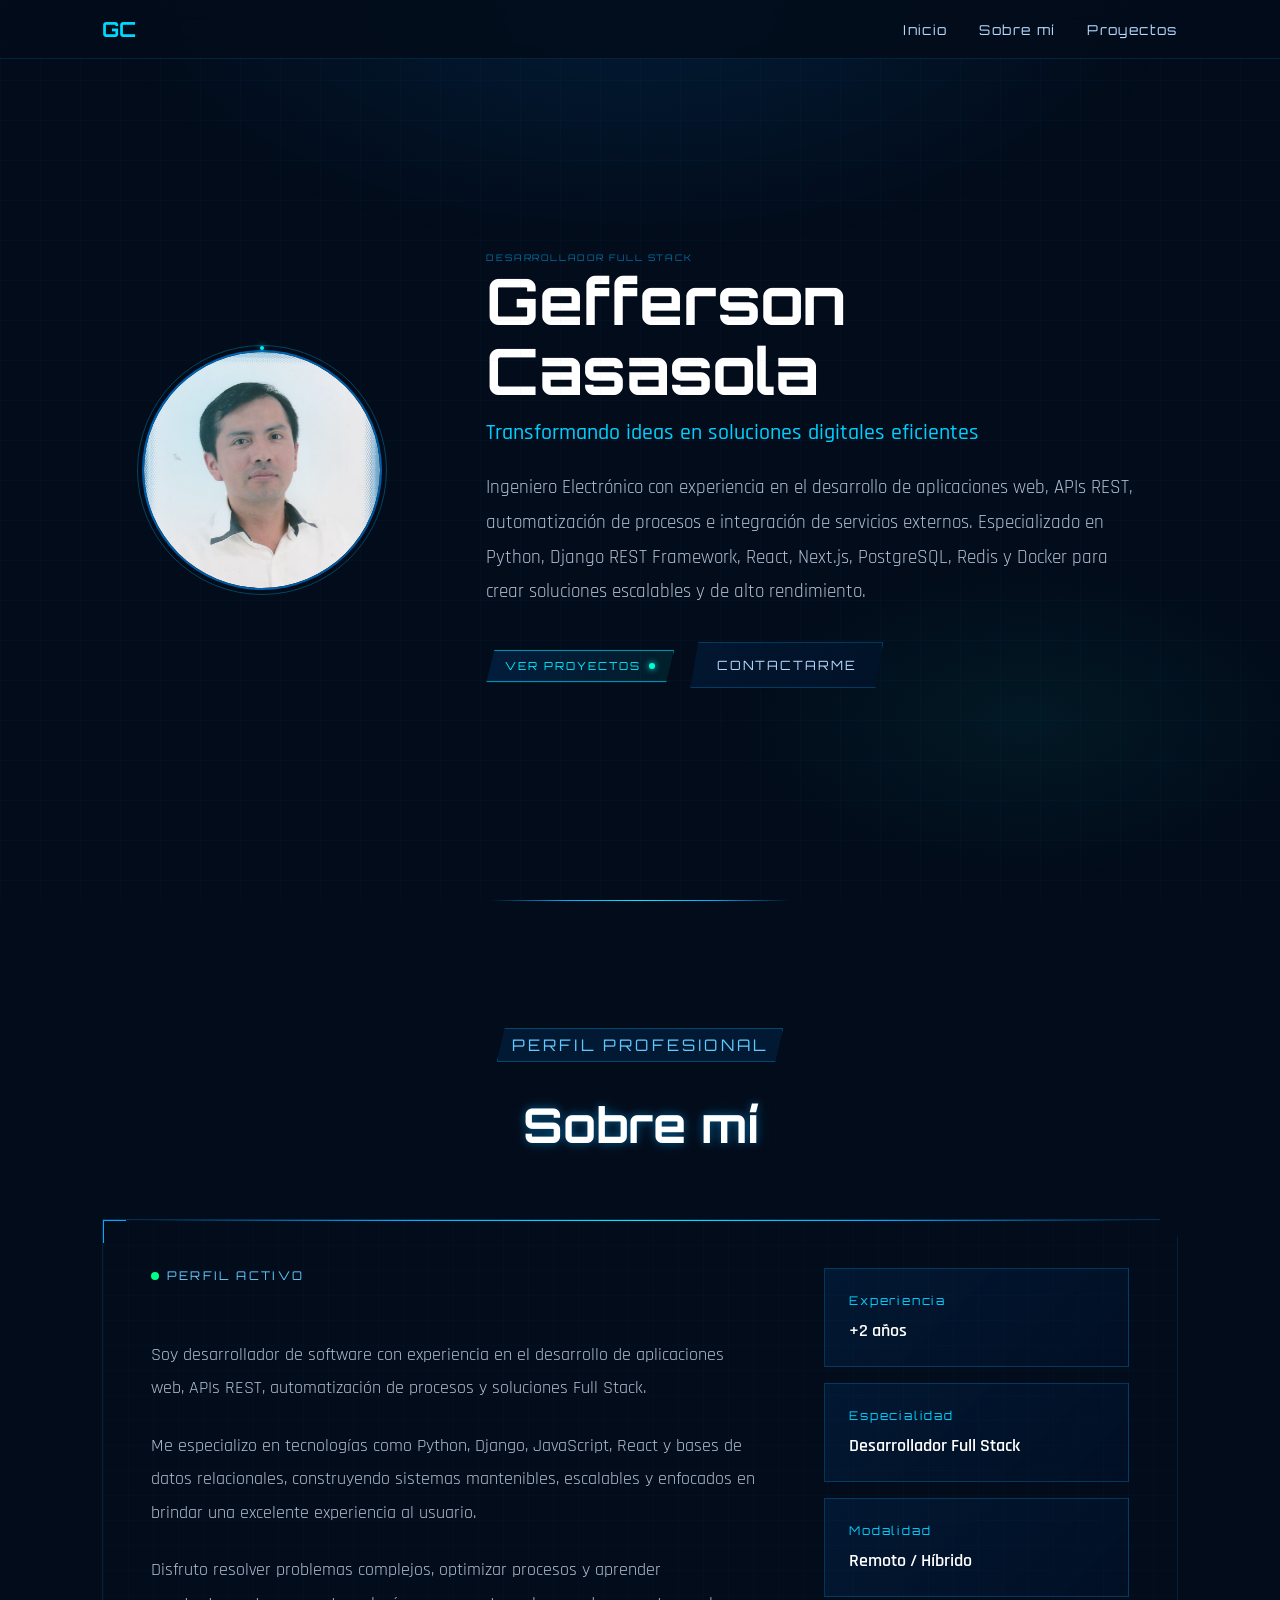
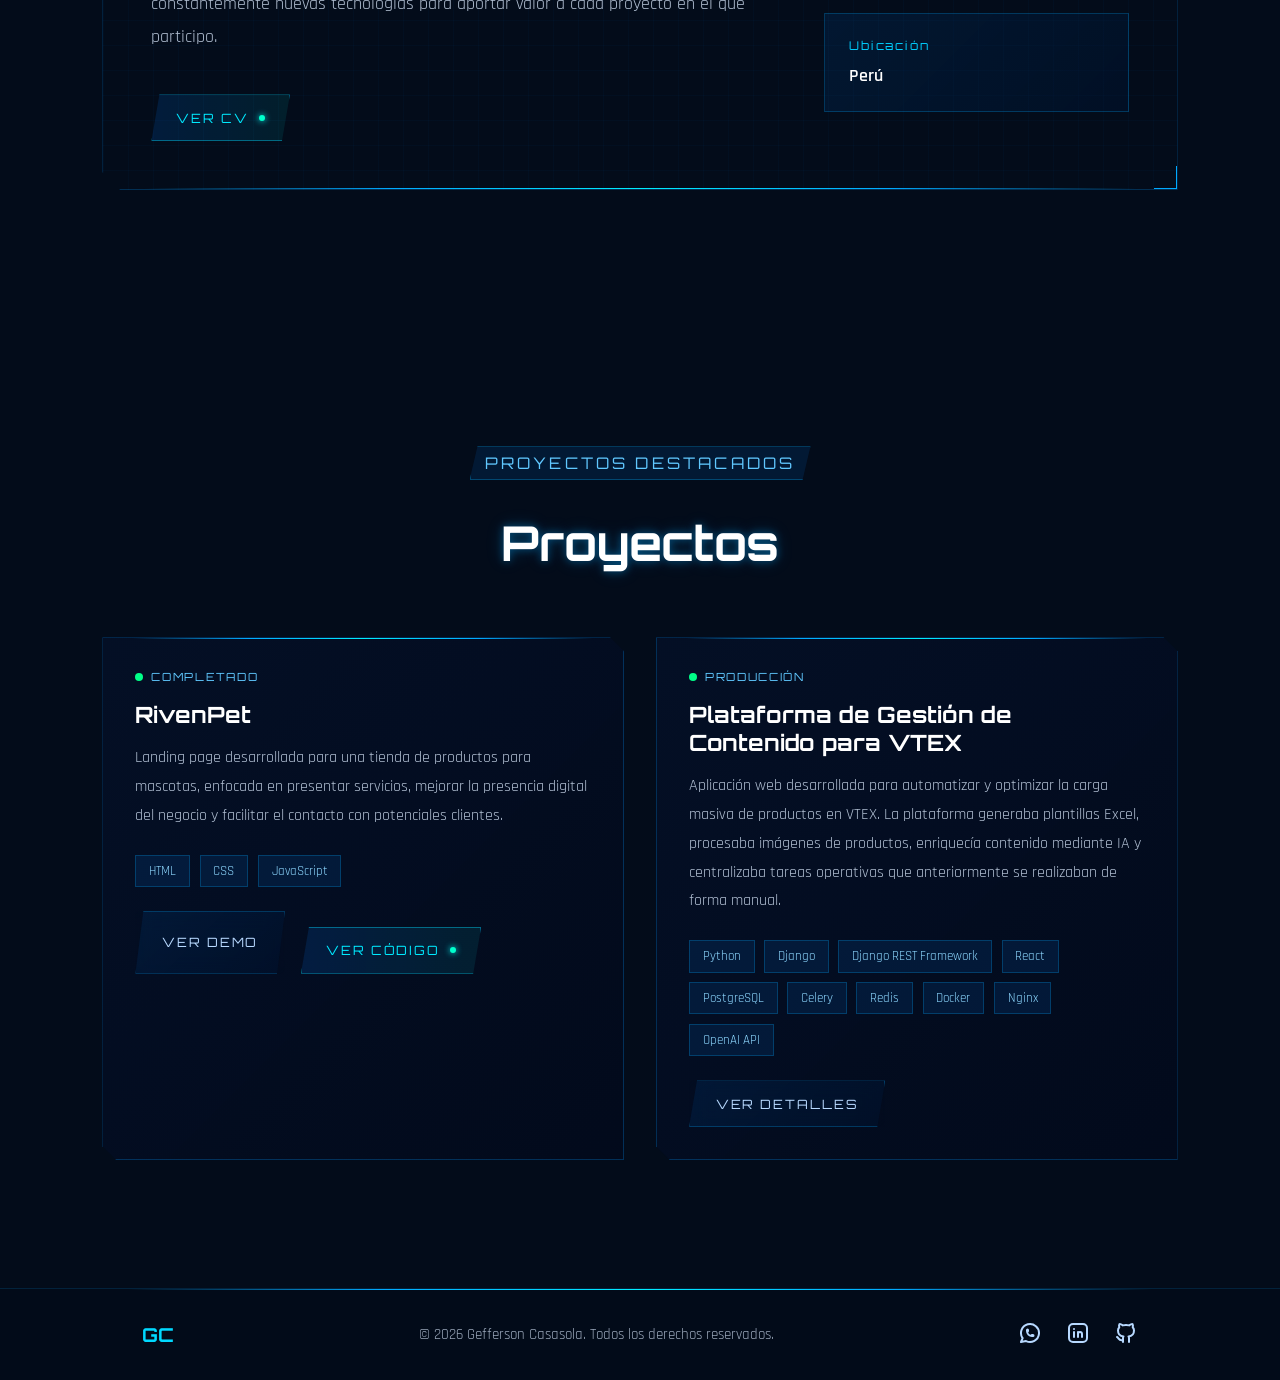
==== commit 29850ca0: "feat: add WhatsApp contact link to footer" ====
--- a/index.html
+++ b/index.html
@@ -207,7 +207,9 @@
             </div>
 
             <div class="project-actions">
-              <a href="./project-vtex.html" class="hero-secondary-btn"> VER DETALLES </a>
+              <a href="./project-vtex.html" class="hero-secondary-btn">
+                VER DETALLES
+              </a>
             </div>
           </article>
         </div>
@@ -222,6 +224,30 @@
         </p>
 
         <div class="footer-links">
+          <a
+            href="https://wa.me/51952253272"
+            aria-label="Escríbenos al WhatsApp"
+            target="_blank"
+          >
+            <svg
+              xmlns="http://www.w3.org/2000/svg"
+              width="24"
+              height="24"
+              viewBox="0 0 24 24"
+              fill="none"
+              stroke="currentColor"
+              stroke-width="2"
+              stroke-linecap="round"
+              stroke-linejoin="round"
+              class="icon icon-tabler icons-tabler-outline icon-tabler-brand-whatsapp"
+            >
+              <path stroke="none" d="M0 0h24v24H0z" fill="none" />
+              <path d="M3 21l1.65 -3.8a9 9 0 1 1 3.4 2.9l-5.05 .9" />
+              <path
+                d="M9 10a.5 .5 0 0 0 1 0v-1a.5 .5 0 0 0 -1 0v1a5 5 0 0 0 5 5h1a.5 .5 0 0 0 0 -1h-1a.5 .5 0 0 0 0 1"
+              />
+            </svg>
+          </a>
           <a
             href="https://www.linkedin.com/in/gefferson-casasola/"
             target="_blank"
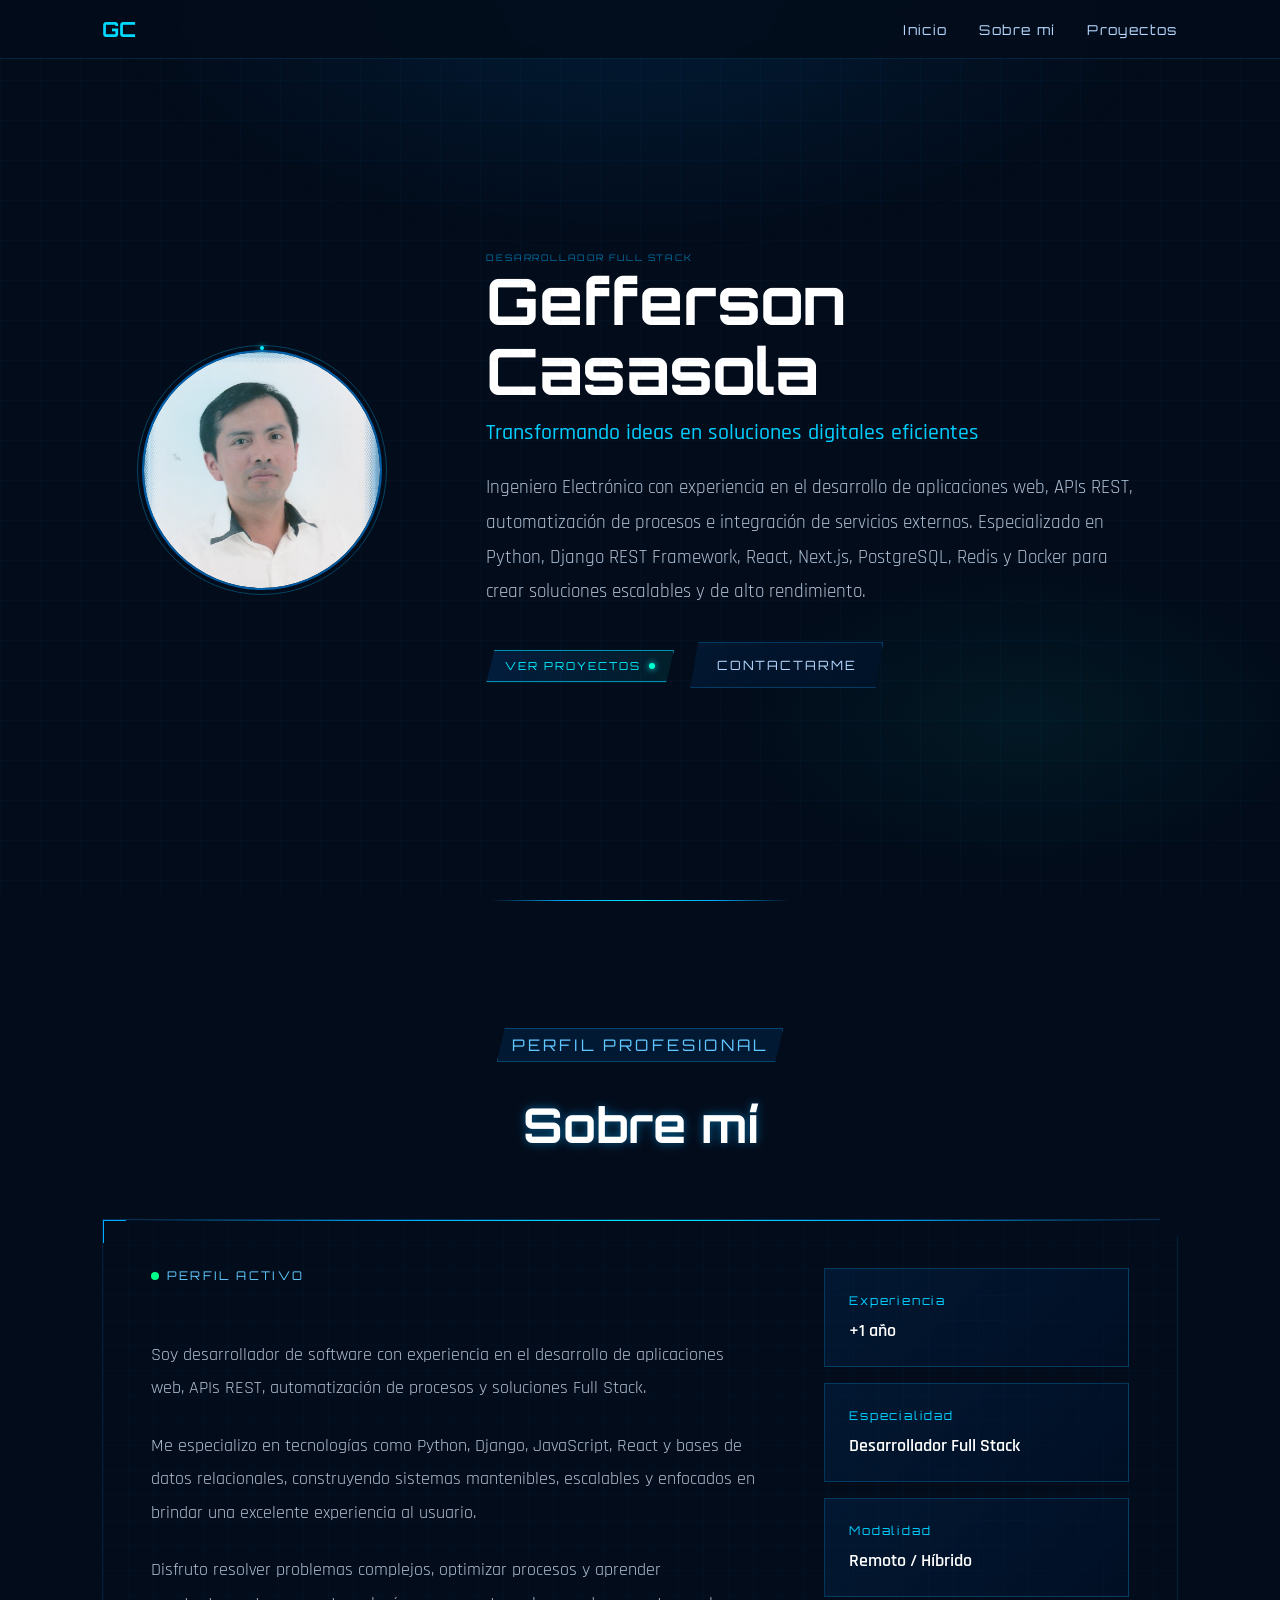
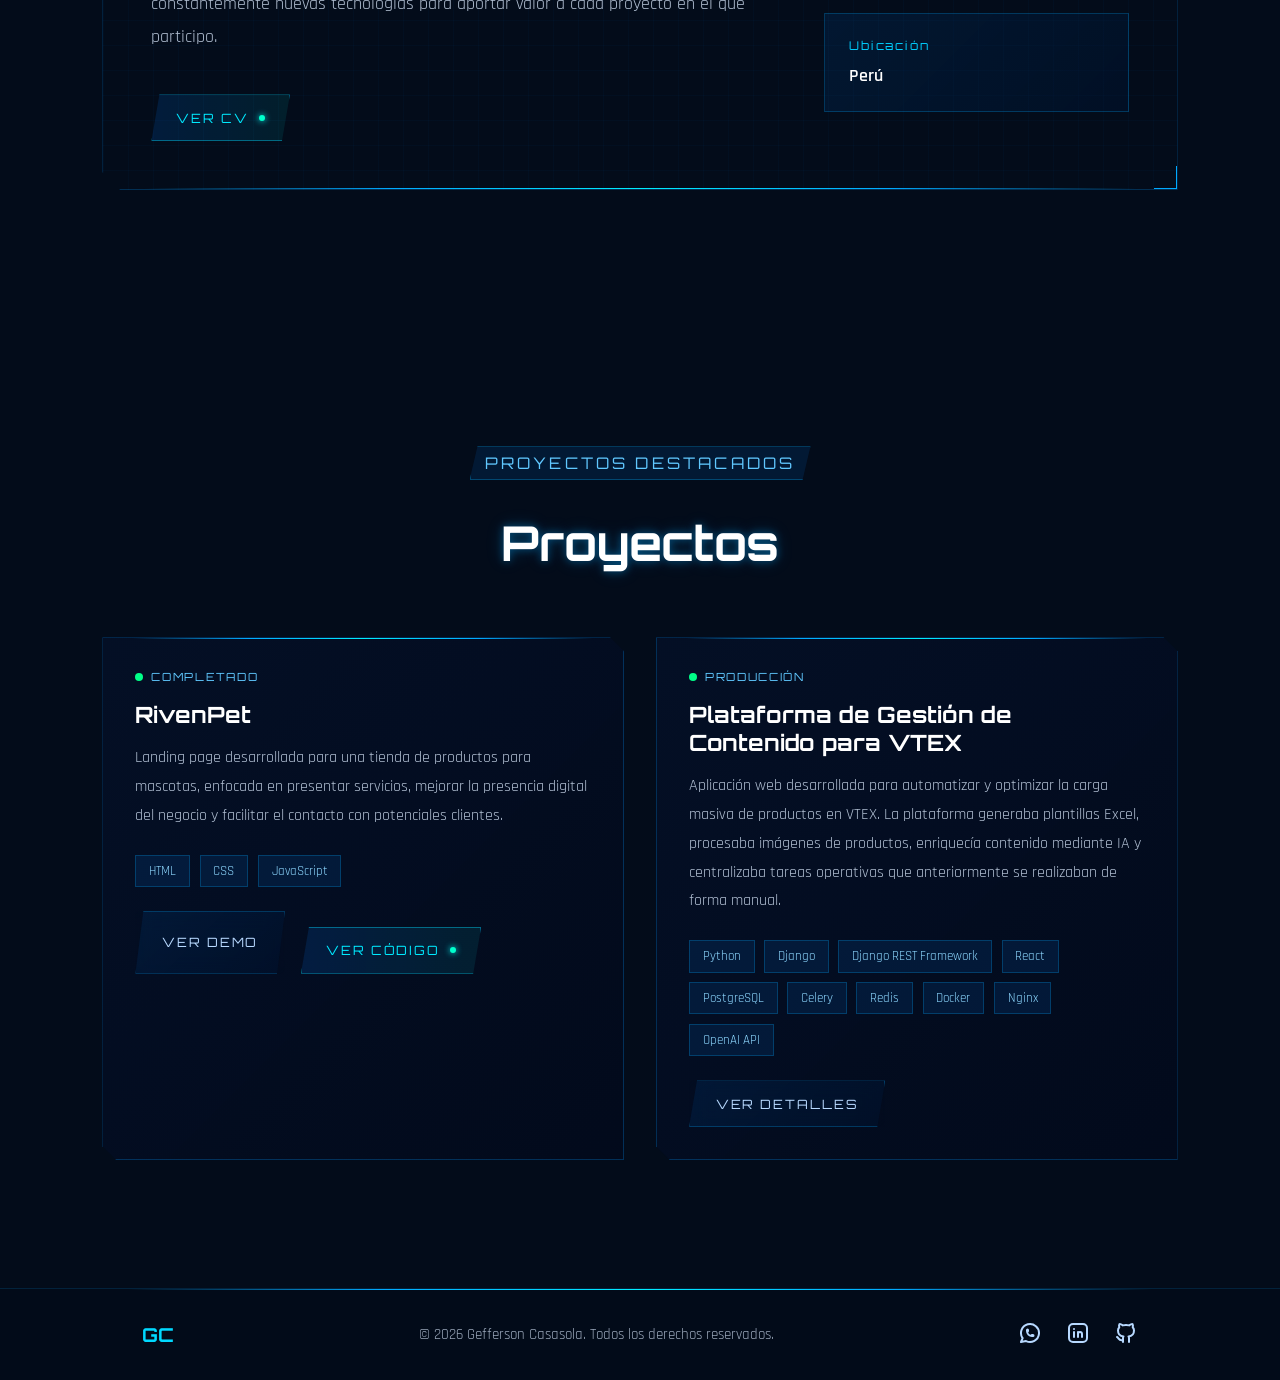
==== commit f08003f9: "fix: update experience years in about section" ====
--- a/index.html
+++ b/index.html
@@ -13,7 +13,13 @@
     <header class="navbar">
       <div class="logo">GC</div>
 
-      <nav>
+      <button class="menu-toggle" aria-label="Abrir menú">
+        <span></span>
+        <span></span>
+        <span></span>
+      </button>
+
+      <nav class="nav-menu">
         <a href="#inicio">Inicio</a>
         <a href="#sobre-mi">Sobre mí</a>
         <a href="#proyectos">Proyectos</a>
@@ -109,7 +115,7 @@
           <div class="about-info">
             <div class="info-card">
               <span class="info-label">Experiencia</span>
-              <span class="info-value">+2 años</span>
+              <span class="info-value">+1 año</span>
             </div>
 
             <div class="info-card">
@@ -294,4 +300,5 @@
       </div>
     </footer>
   </body>
+  <script src="script.js"></script>
 </html>
--- a/styles.css
+++ b/styles.css
@@ -109,6 +109,54 @@
 .hero-image {
   display: flex;
   justify-content: center;
+}
+
+.menu-toggle {
+  display: none;
+
+  flex-direction: column;
+  justify-content: center;
+  gap: 5px;
+
+  width: 42px;
+  height: 42px;
+
+  background: rgba(0, 60, 120, 0.2);
+
+  border: 1px solid rgba(0, 170, 255, 0.25);
+
+  cursor: pointer;
+
+  transition: 0.3s;
+}
+
+.menu-toggle:hover {
+  border-color: rgba(0, 220, 255, 0.6);
+
+  box-shadow: 0 0 8px rgba(0, 200, 255, 0.3);
+}
+
+.menu-toggle span {
+  width: 20px;
+  height: 2px;
+
+  margin: 0 auto;
+
+  background: #00cfff;
+
+  transition: 0.3s;
+}
+
+.menu-toggle.active span:nth-child(1) {
+  transform: translateY(7px) rotate(45deg);
+}
+
+.menu-toggle.active span:nth-child(2) {
+  opacity: 0;
+}
+
+.menu-toggle.active span:nth-child(3) {
+  transform: translateY(-7px) rotate(-45deg);
 }
 
 /* ---------- Avatar ---------- */
@@ -1432,15 +1480,55 @@
 TABLET Y MOBILE
 ============================================ */
 @media (max-width: 768px) {
-
   /* =========================
      NAVBAR
   ========================= */
 
   .navbar {
     padding: 1rem;
+    flex-direction: row;
+    justify-content: space-between;
+    gap: 1rem;
+  }
+
+  .menu-toggle {
+    display: flex;
+  }
+
+  .nav-menu {
+    position: absolute;
+
+    top: 100%;
+    left: 0;
+    right: 0;
+
+    display: flex;
     flex-direction: column;
+
+    background: rgba(3, 12, 26, 0.98);
+
+    border-top: 1px solid rgba(0, 170, 255, 0.15);
+
+    padding: 1rem;
+
     gap: 1rem;
+
+    opacity: 0;
+    visibility: hidden;
+
+    transform: translateY(-10px);
+
+    transition: all 0.3s ease;
+  }
+
+  .nav-menu.active {
+    opacity: 1;
+    visibility: visible;
+    transform: translateY(0);
+  }
+
+  .nav-menu a {
+    text-align: center;
   }
 
   .navbar nav {
@@ -1628,7 +1716,6 @@
 MOBILE PEQUEÑO
 ============================================ */
 @media (max-width: 480px) {
-
   .hero {
     padding: 160px 1rem 60px;
   }
@@ -1740,4 +1827,4 @@
   .footer-links a {
     font-size: 0.7rem;
   }
-}+}
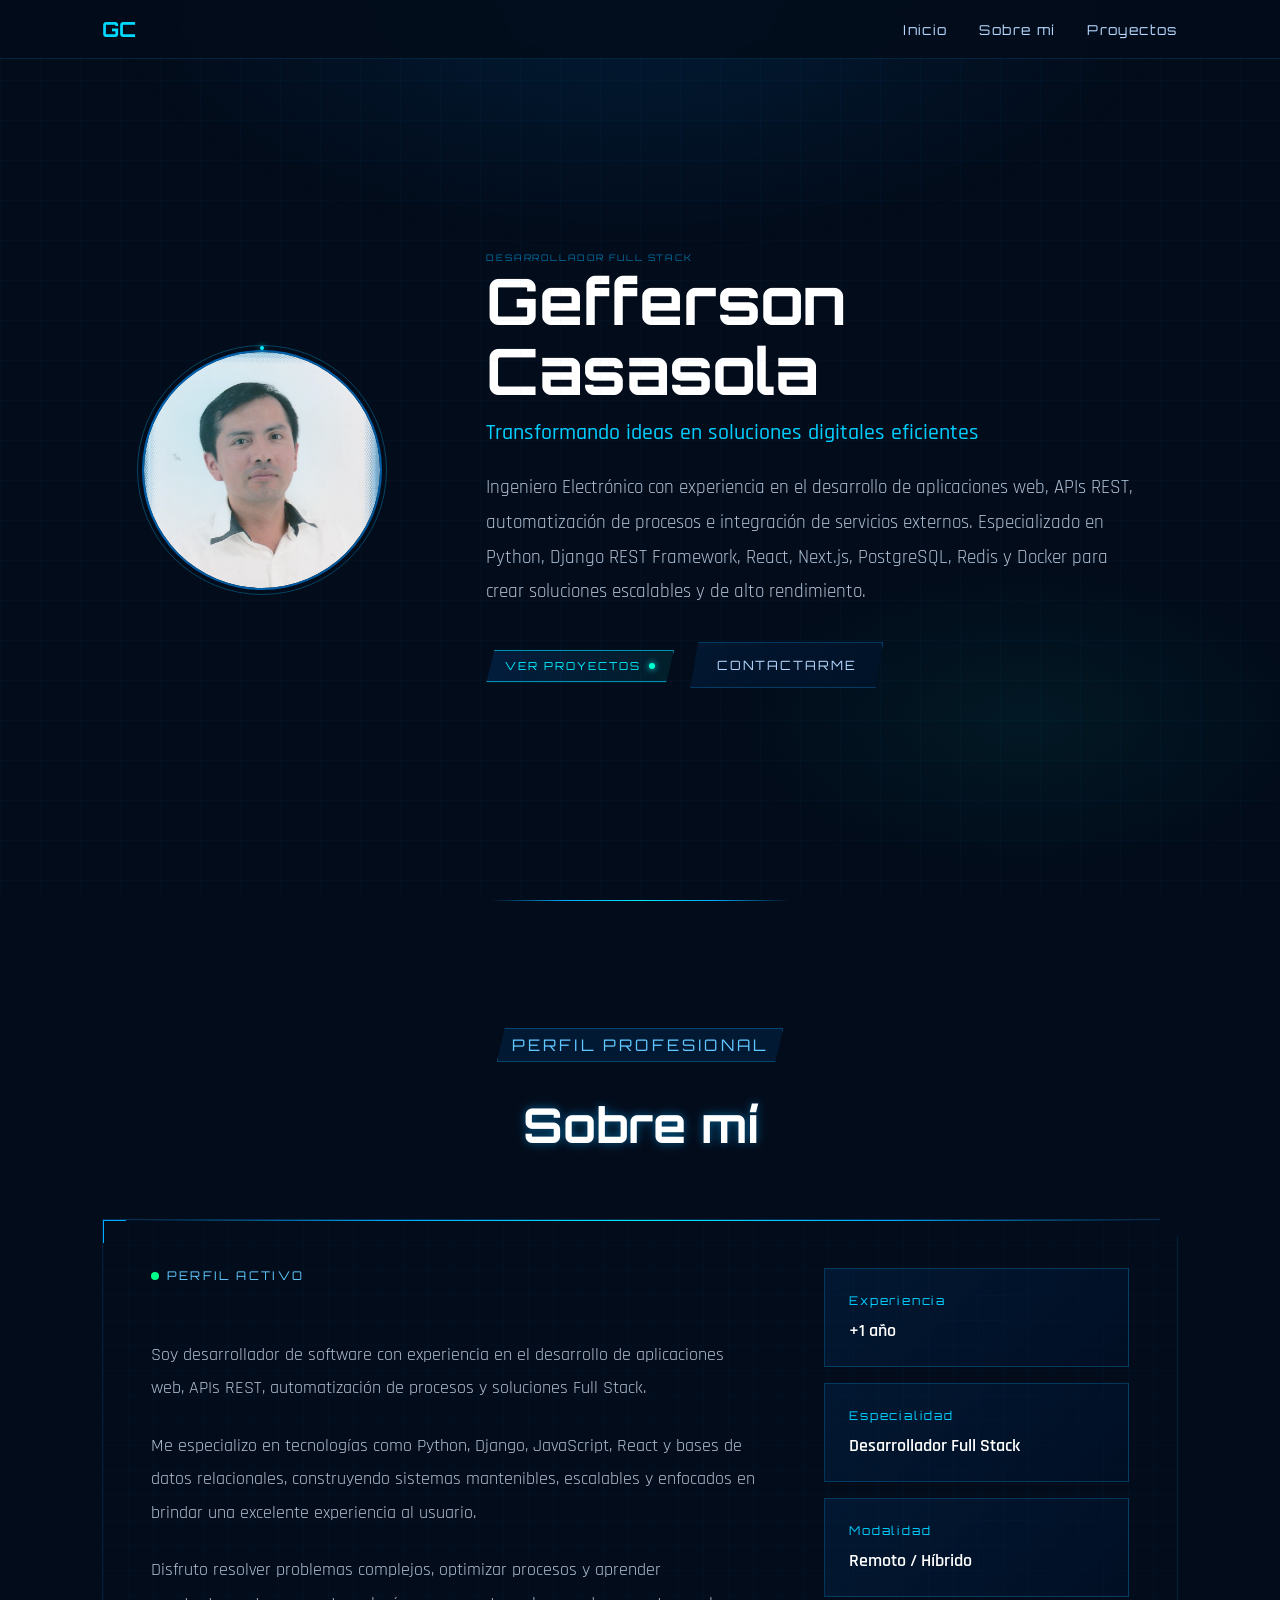
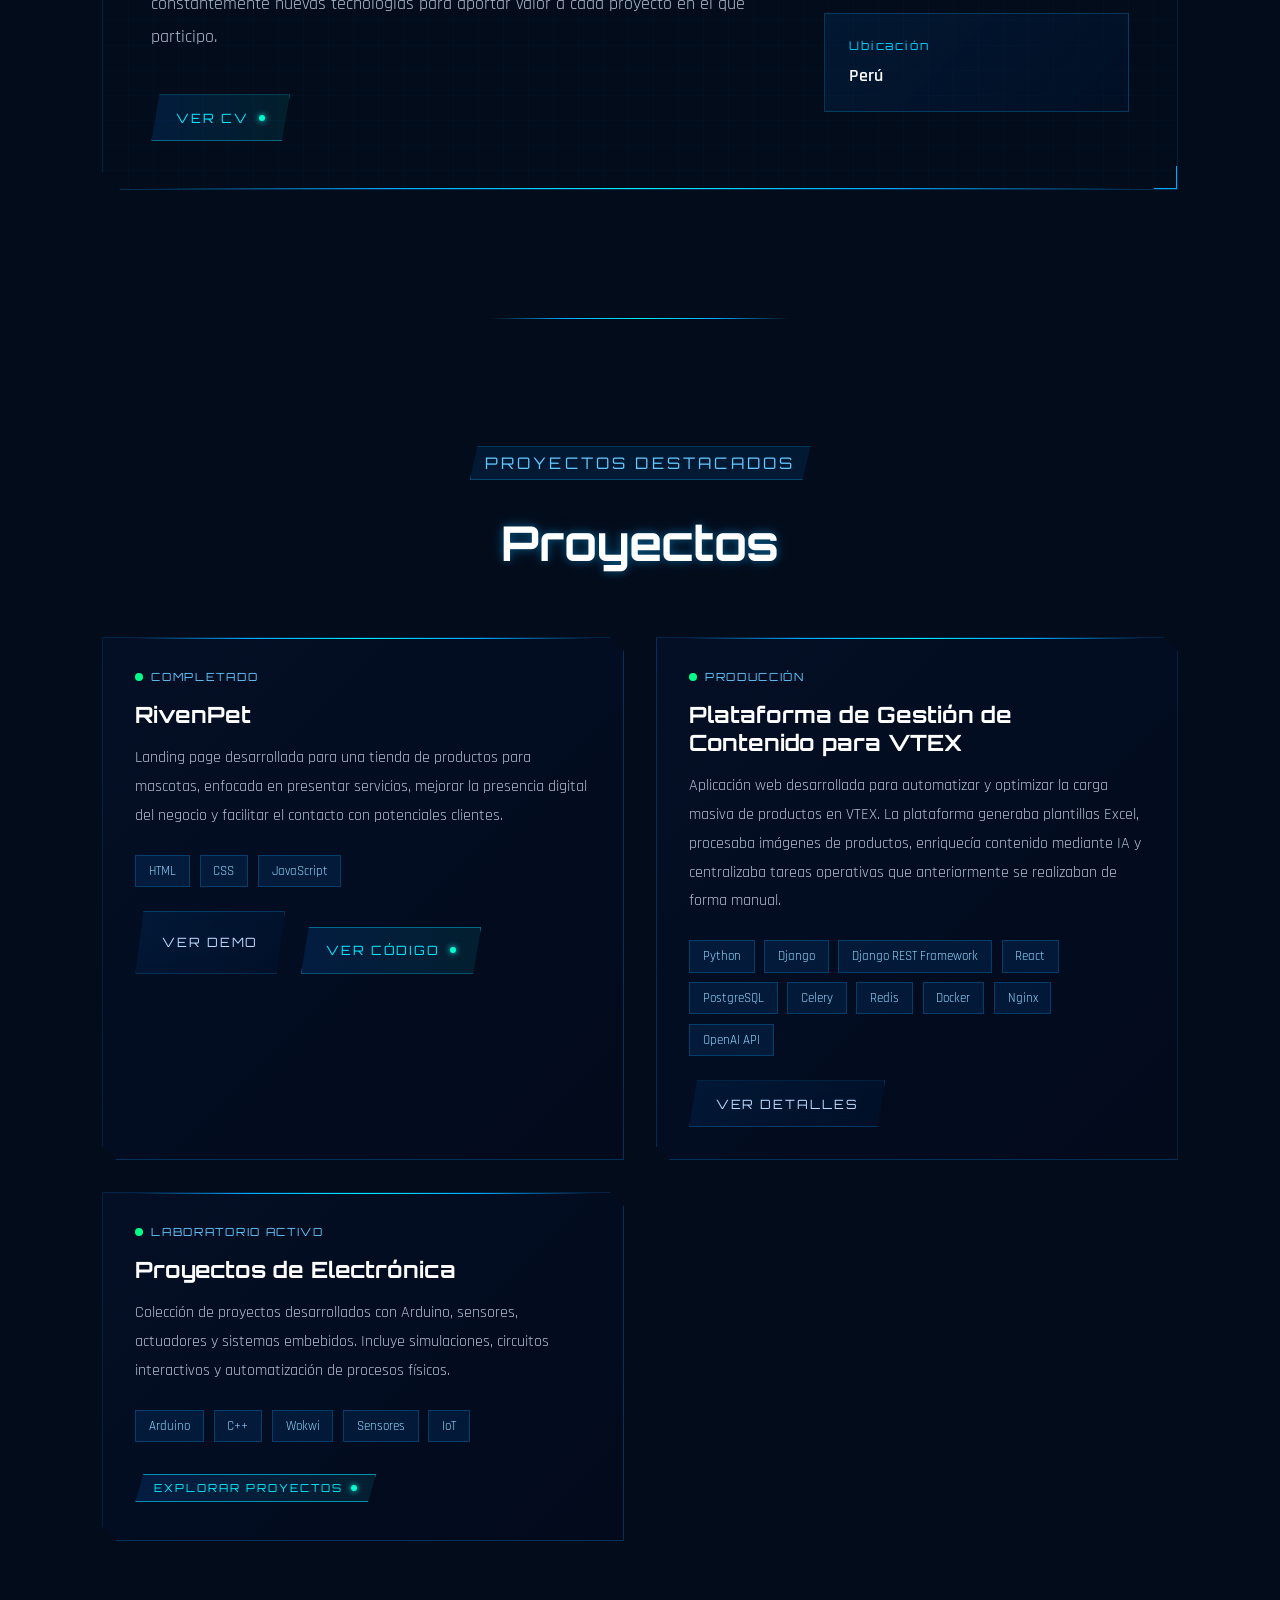
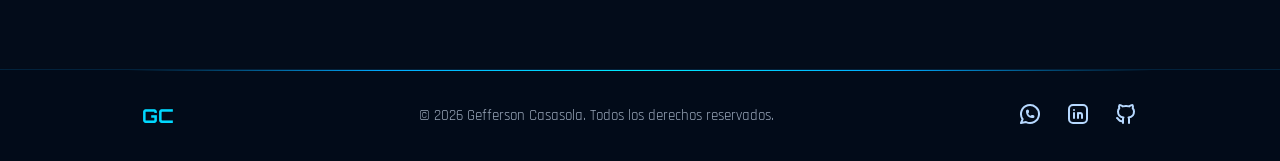
==== commit c4e6efd1: "feat: add automatic fan control project card" ====
--- a/index.html
+++ b/index.html
@@ -217,6 +217,34 @@
                 VER DETALLES
               </a>
             </div>
+          </article>
+
+          <article class="project-card">
+            <div class="project-status">
+              <span class="status-light"></span>
+              LABORATORIO ACTIVO
+            </div>
+
+            <h3 class="project-card-title">Proyectos de Electrónica</h3>
+
+            <p class="project-card-description">
+              Colección de proyectos desarrollados con Arduino, sensores,
+              actuadores y sistemas embebidos. Incluye simulaciones, circuitos
+              interactivos y automatización de procesos físicos.
+            </p>
+
+            <div class="project-stack">
+              <span>Arduino</span>
+              <span>C++</span>
+              <span>Wokwi</span>
+              <span>Sensores</span>
+              <span>IoT</span>
+            </div>
+
+            <a href="./electronica.html" class="portfolio-btn gamer">
+              EXPLORAR PROYECTOS
+              <span class="pulse-dot"></span>
+            </a>
           </article>
         </div>
       </section>
--- a/styles.css
+++ b/styles.css
@@ -370,7 +370,8 @@
   position: relative;
 }
 
-.about::before {
+.about::before,
+.projects::before {
   content: "";
   position: absolute;
   top: 0;
@@ -400,6 +401,18 @@
   text-shadow:
     0 0 8px rgba(0, 170, 255, 0.4),
     0 0 18px rgba(0, 170, 255, 0.2);
+}
+
+.section-description {
+  max-width: 1200px;
+  margin: 2rem;
+
+  color: rgba(220, 235, 255, 0.8);
+
+  font-size: 1.1rem;
+  line-height: 1.8;
+
+  text-align: center;
 }
 
 .section-tag {
@@ -811,13 +824,14 @@
 /* =========================
 PROJECT DETAIL
 ========================= */
-
+.electronics-page,
 .project-page {
   min-height: 100vh;
   background: #030c1a;
   color: white;
 }
 
+.electronics-hero,
 .project-hero {
   padding: 130px 2rem 80px;
   max-width: 1200px;
@@ -1619,6 +1633,17 @@
     font-size: 2.2rem;
   }
 
+  .section-description {
+    max-width: 100%;
+
+    font-size: 1rem;
+    line-height: 1.7;
+
+    padding: 0 1rem;
+
+    margin-top: 1rem;
+  }
+
   .about-description {
     text-align: center;
   }
@@ -1632,7 +1657,8 @@
   ========================= */
 
   .projects {
-    padding: 6rem 1.5rem;
+    padding: 8rem 8%;
+    position: relative;
   }
 
   .projects-grid {
@@ -1753,6 +1779,17 @@
     font-size: 1.8rem;
   }
 
+  .section-description {
+    max-width: 100%;
+
+    font-size: 1rem;
+    line-height: 1.7;
+
+    padding: 0 1rem;
+
+    margin-top: 1rem;
+  }
+
   .about-description p {
     font-size: 0.95rem;
   }
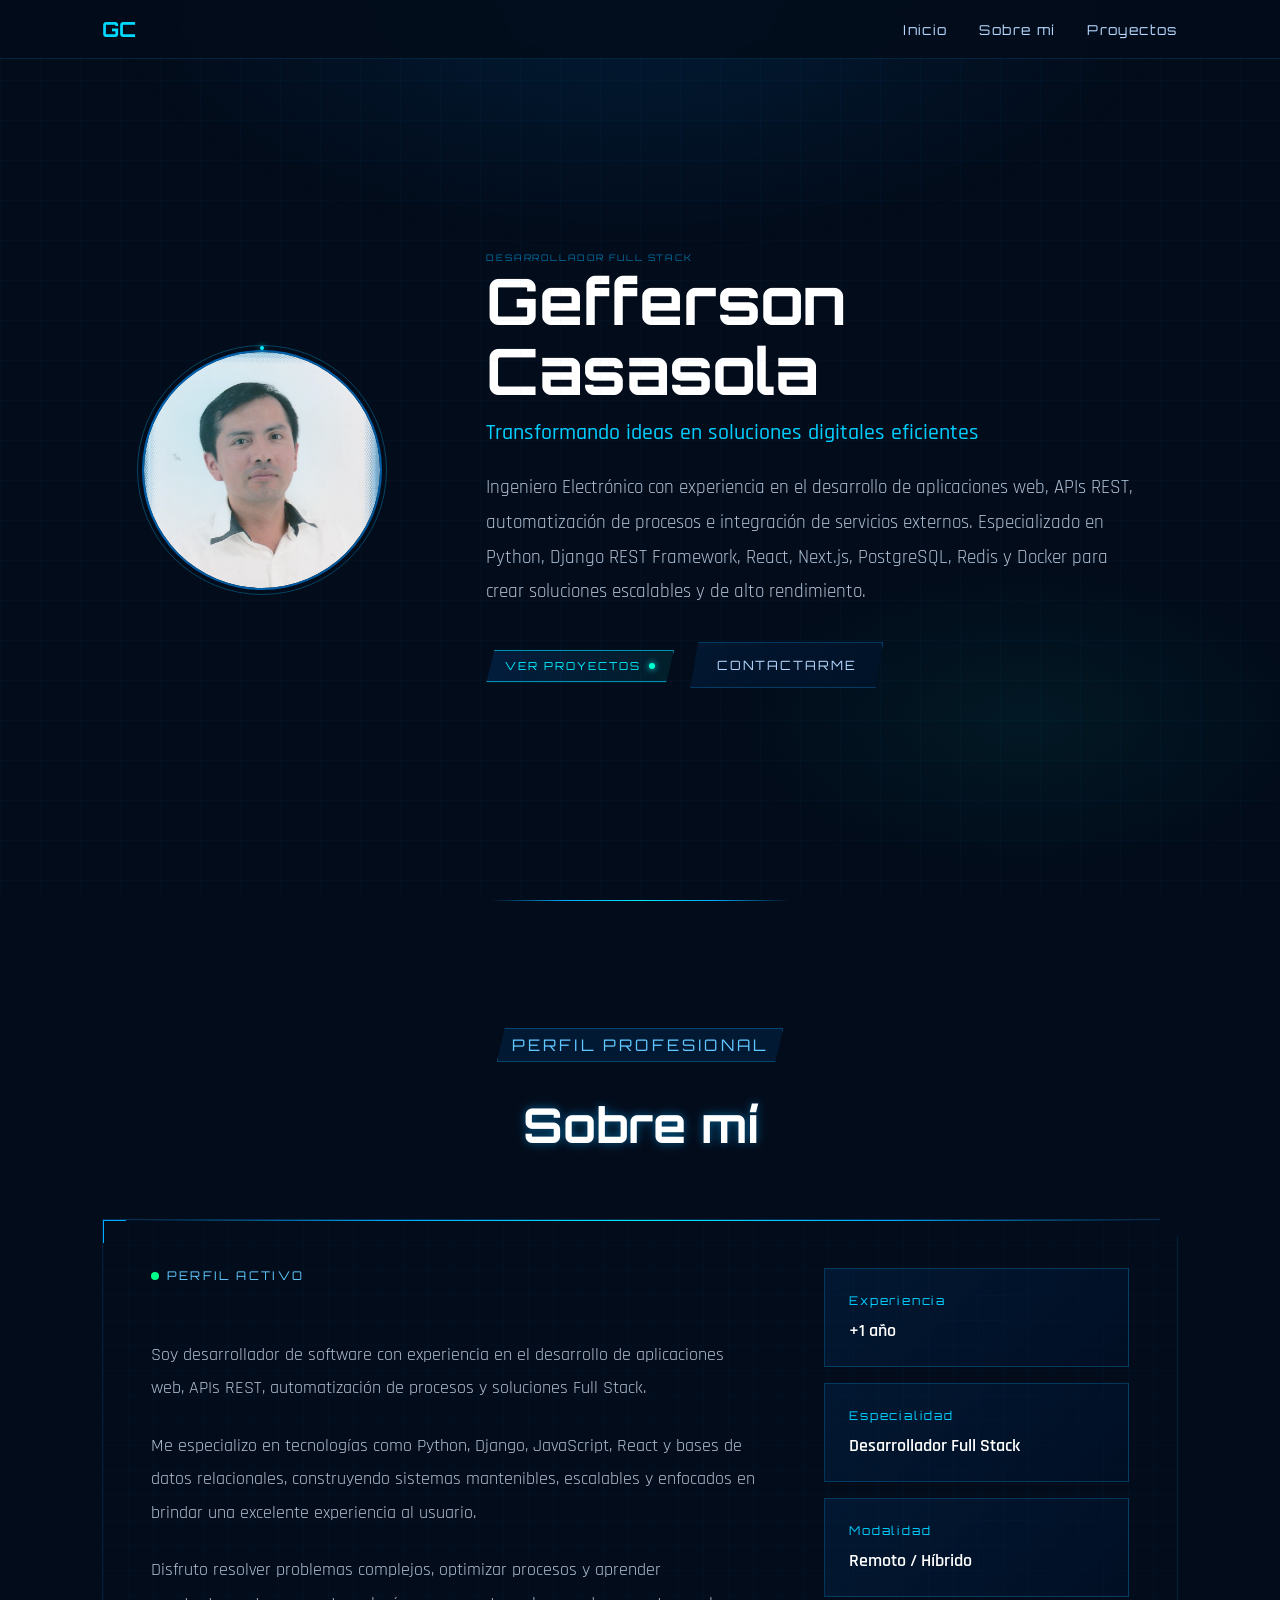
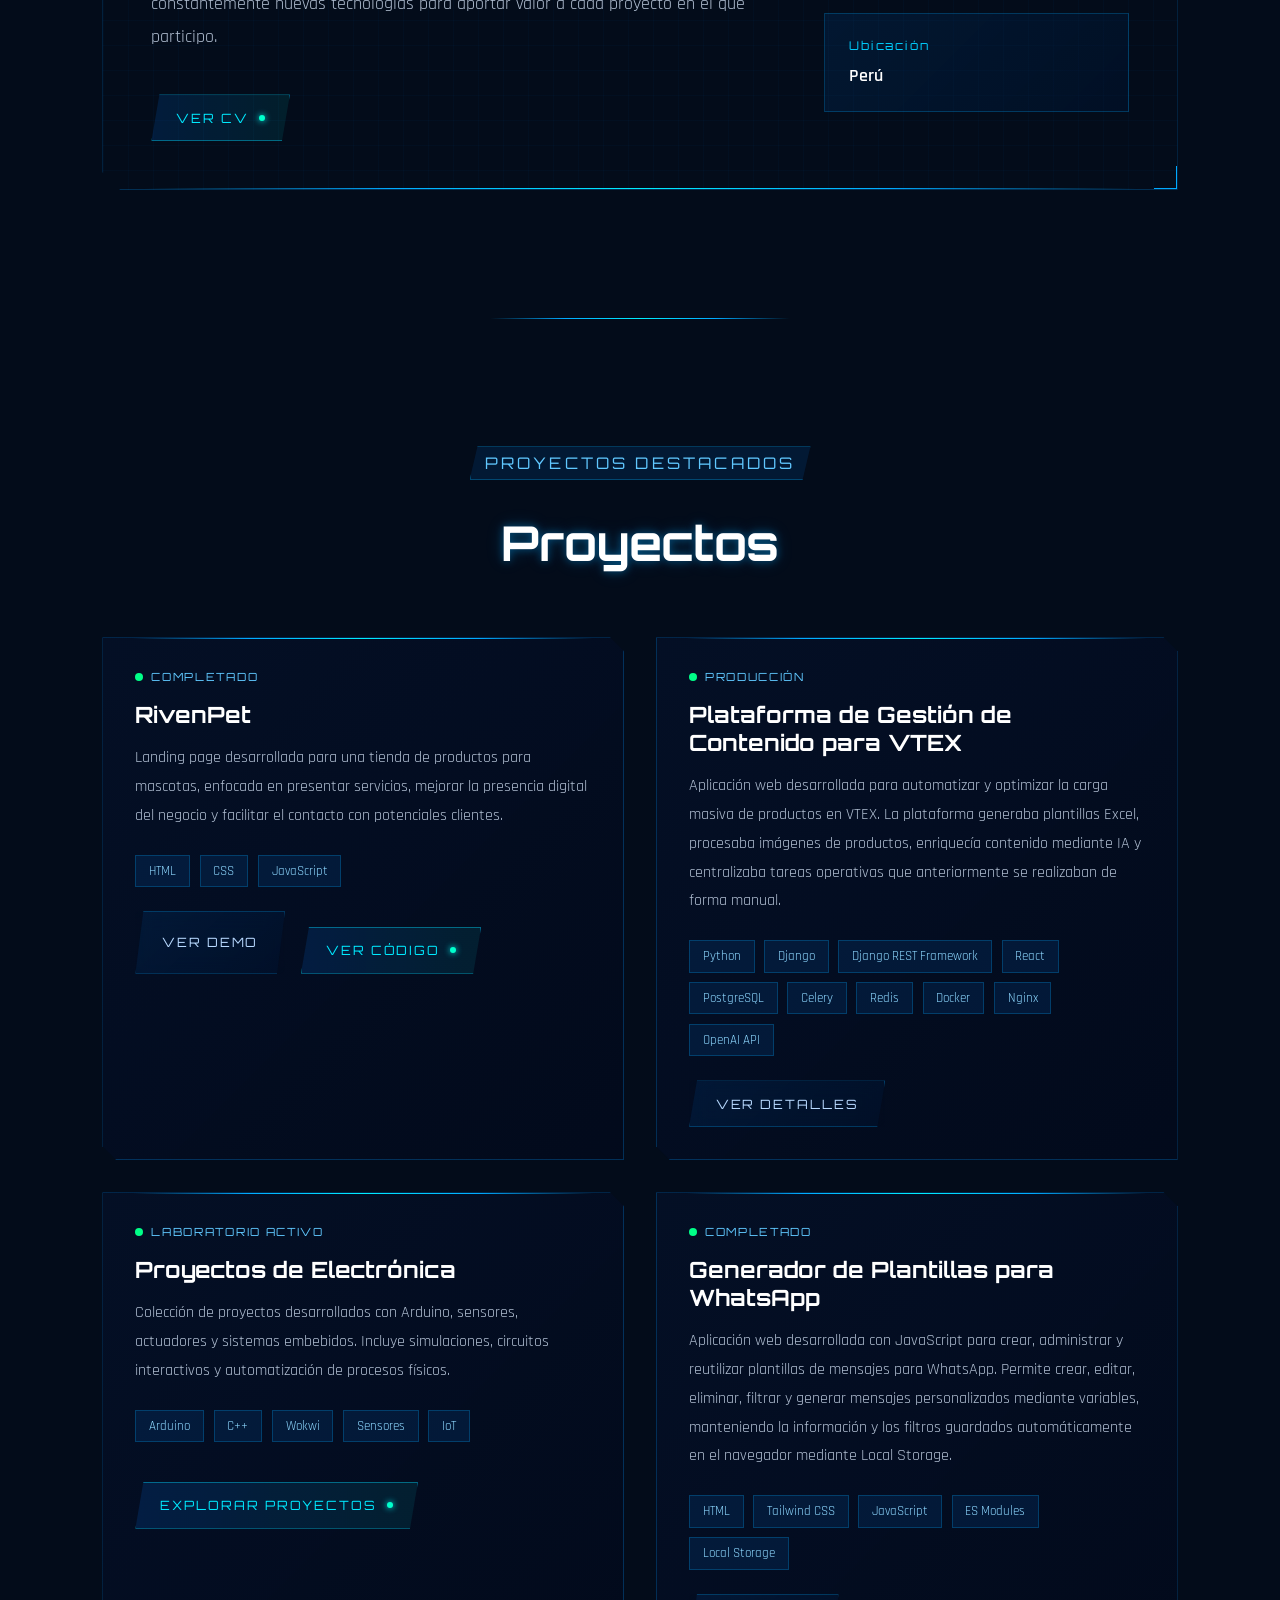
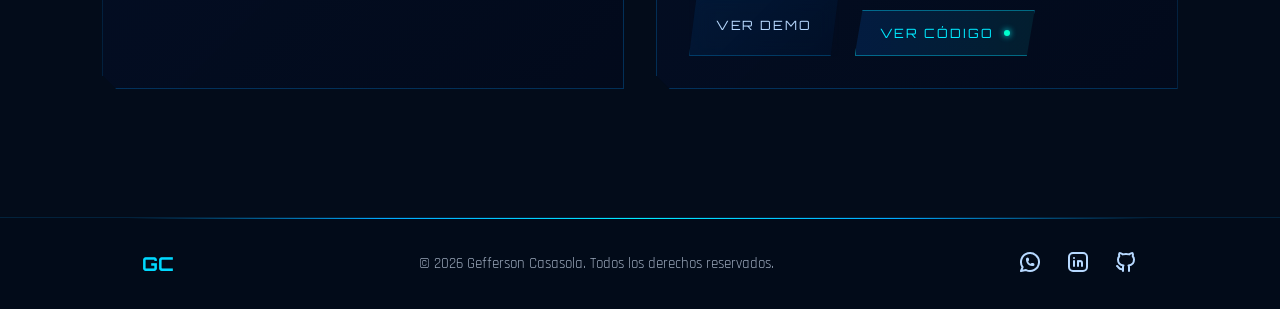
==== commit 5beeeb16: "chore(portfolio): update WhatsApp templates project details" ====
--- a/index.html
+++ b/index.html
@@ -241,10 +241,56 @@
               <span>IoT</span>
             </div>
 
-            <a href="./electronica.html" class="portfolio-btn gamer">
+            <a href="./electronica.html" class="cv-btn">
               EXPLORAR PROYECTOS
               <span class="pulse-dot"></span>
             </a>
+          </article>
+
+          <article class="project-card">
+            <div class="project-status">
+              <span class="status-light"></span>
+              COMPLETADO
+            </div>
+
+            <h3>Generador de Plantillas para WhatsApp</h3>
+
+            <p>
+              Aplicación web desarrollada con JavaScript para crear, administrar
+              y reutilizar plantillas de mensajes para WhatsApp. Permite crear,
+              editar, eliminar, filtrar y generar mensajes personalizados
+              mediante variables, manteniendo la información y los filtros
+              guardados automáticamente en el navegador mediante Local Storage.
+            </p>
+
+            <div class="project-stack">
+              <span>HTML</span>
+              <span>Tailwind CSS</span>
+              <span>JavaScript</span>
+              <span>ES Modules</span>
+              <span>Local Storage</span>
+            </div>
+
+            <div class="project-actions">
+              <a
+                href="https://geffrerson7.github.io/whatsapp-templates/"
+                target="_blank"
+                rel="noopener noreferrer"
+                class="hero-secondary-btn"
+              >
+                VER DEMO
+              </a>
+
+              <a
+                href="https://github.com/Geffrerson7/whatsapp-templates"
+                target="_blank"
+                rel="noopener noreferrer"
+                class="cv-btn"
+              >
+                VER CÓDIGO
+                <span class="pulse-dot"></span>
+              </a>
+            </div>
           </article>
         </div>
       </section>
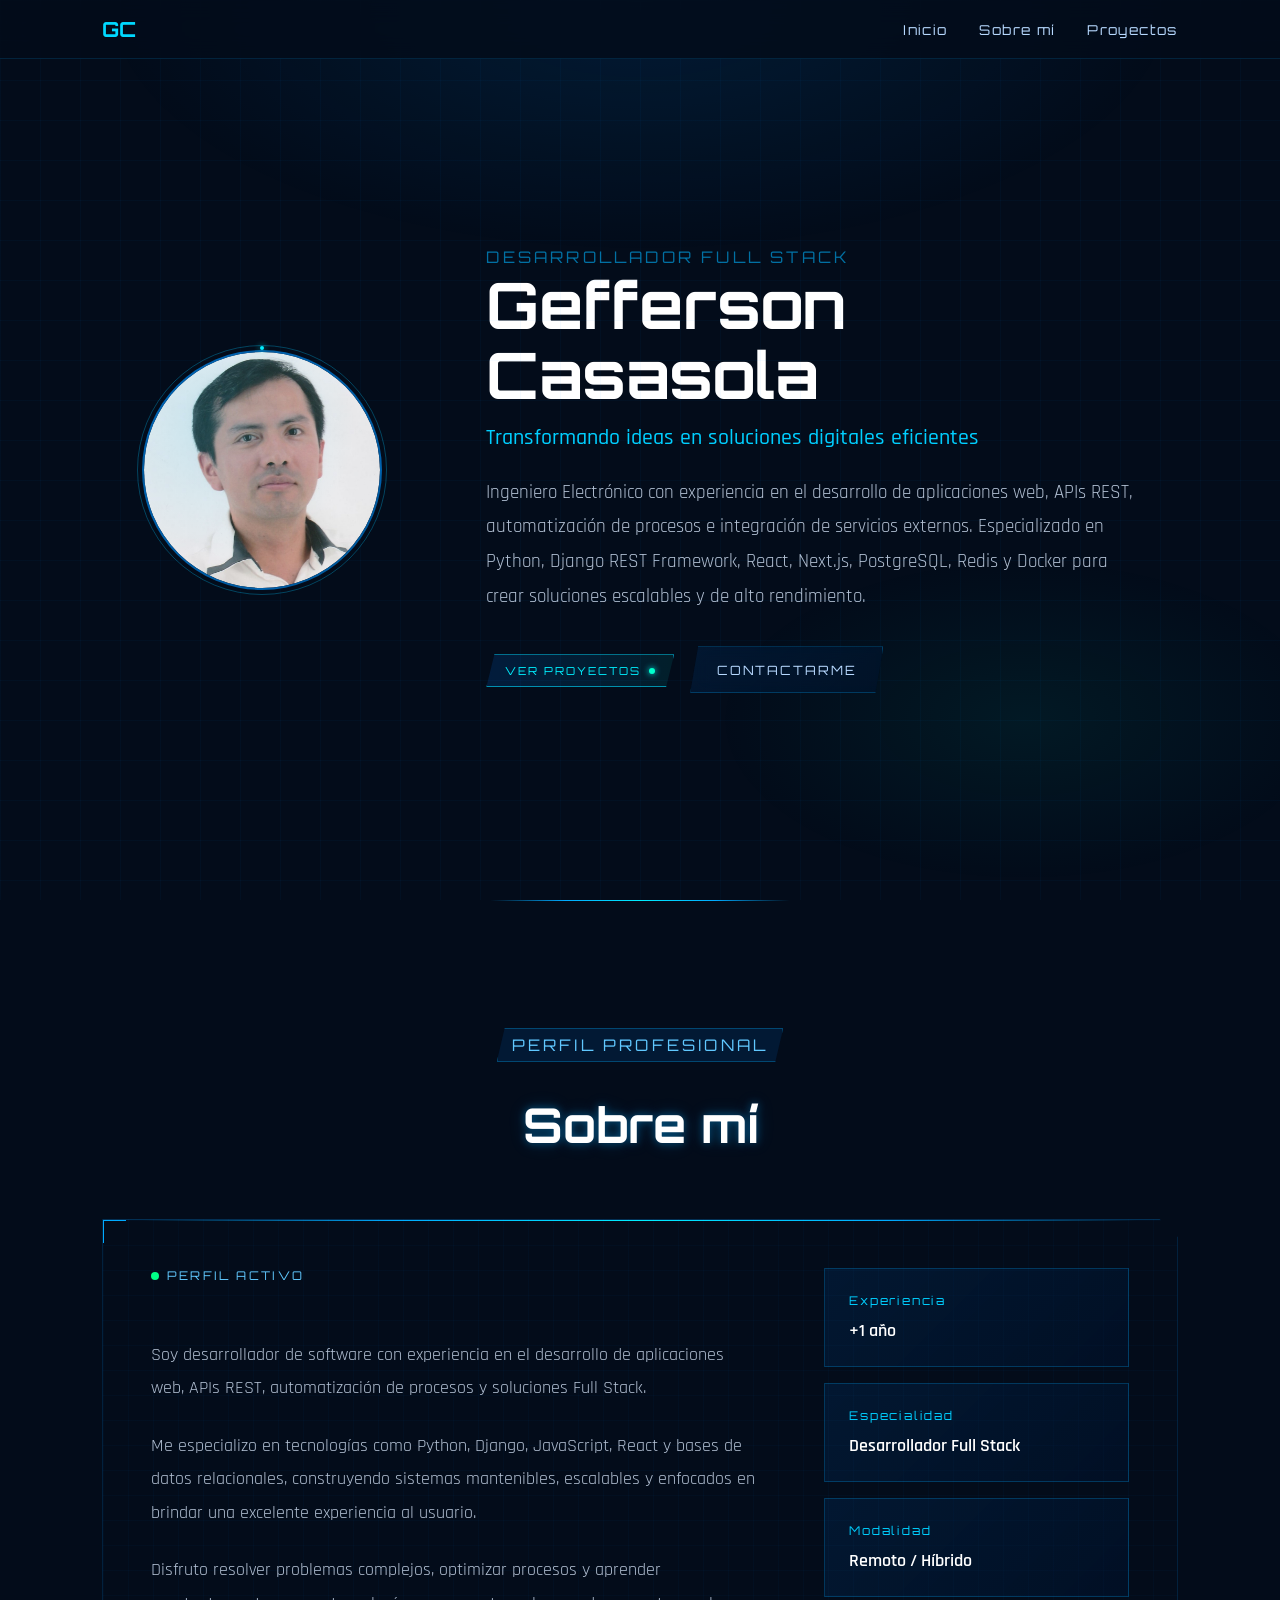
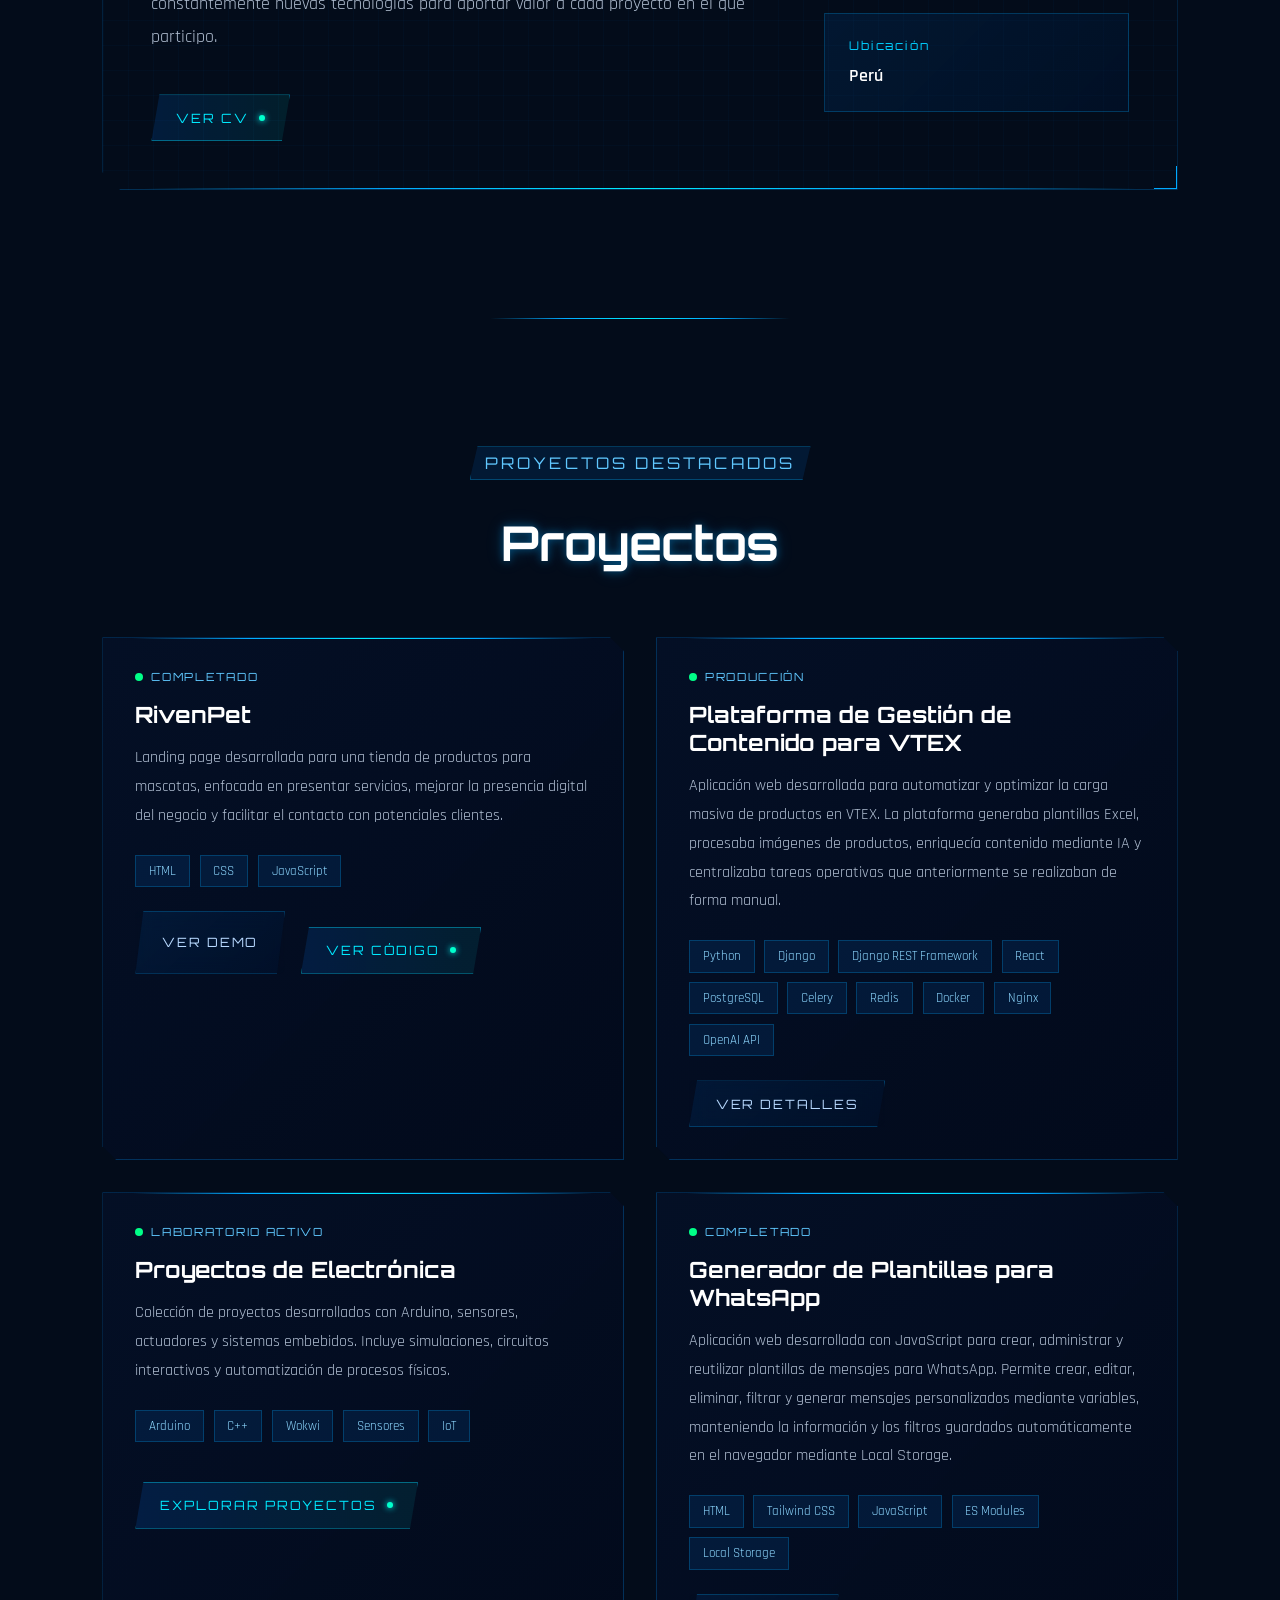
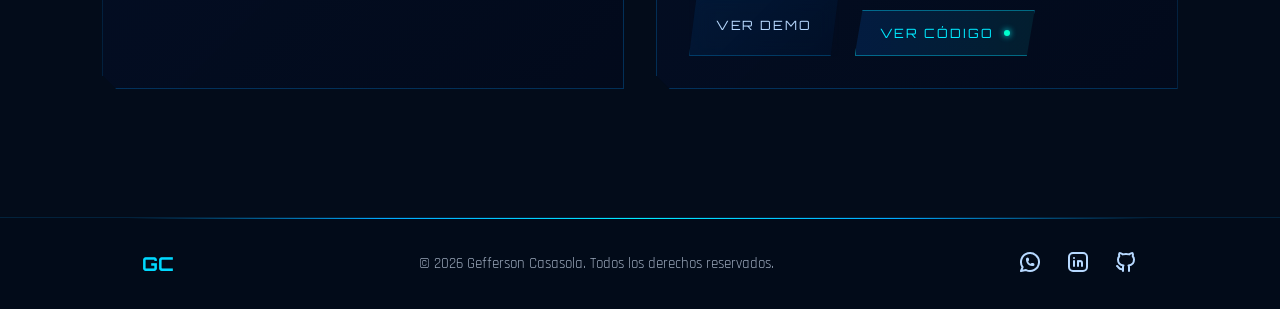
==== commit 392ea380: "feat: update profile image and add favicon" ====
--- a/index.html
+++ b/index.html
@@ -32,7 +32,7 @@
           <div class="hero-image">
             <div class="avatar-wrap">
               <div class="avatar">
-                <img src="./mi-perfil.jpeg" alt="Gefferson Casasola" />
+                <img src="./mi-perfil.jpg" alt="Gefferson Casasola" />
               </div>
 
               <div class="avatar-ring"></div>
--- a/styles.css
+++ b/styles.css
@@ -258,7 +258,7 @@
 
 .sc2-label {
   font-family: "Orbitron", monospace;
-  font-size: 9px;
+  font-size: 1rem;
   letter-spacing: 0.2em;
   color: rgba(0, 180, 255, 0.6);
   text-transform: uppercase;
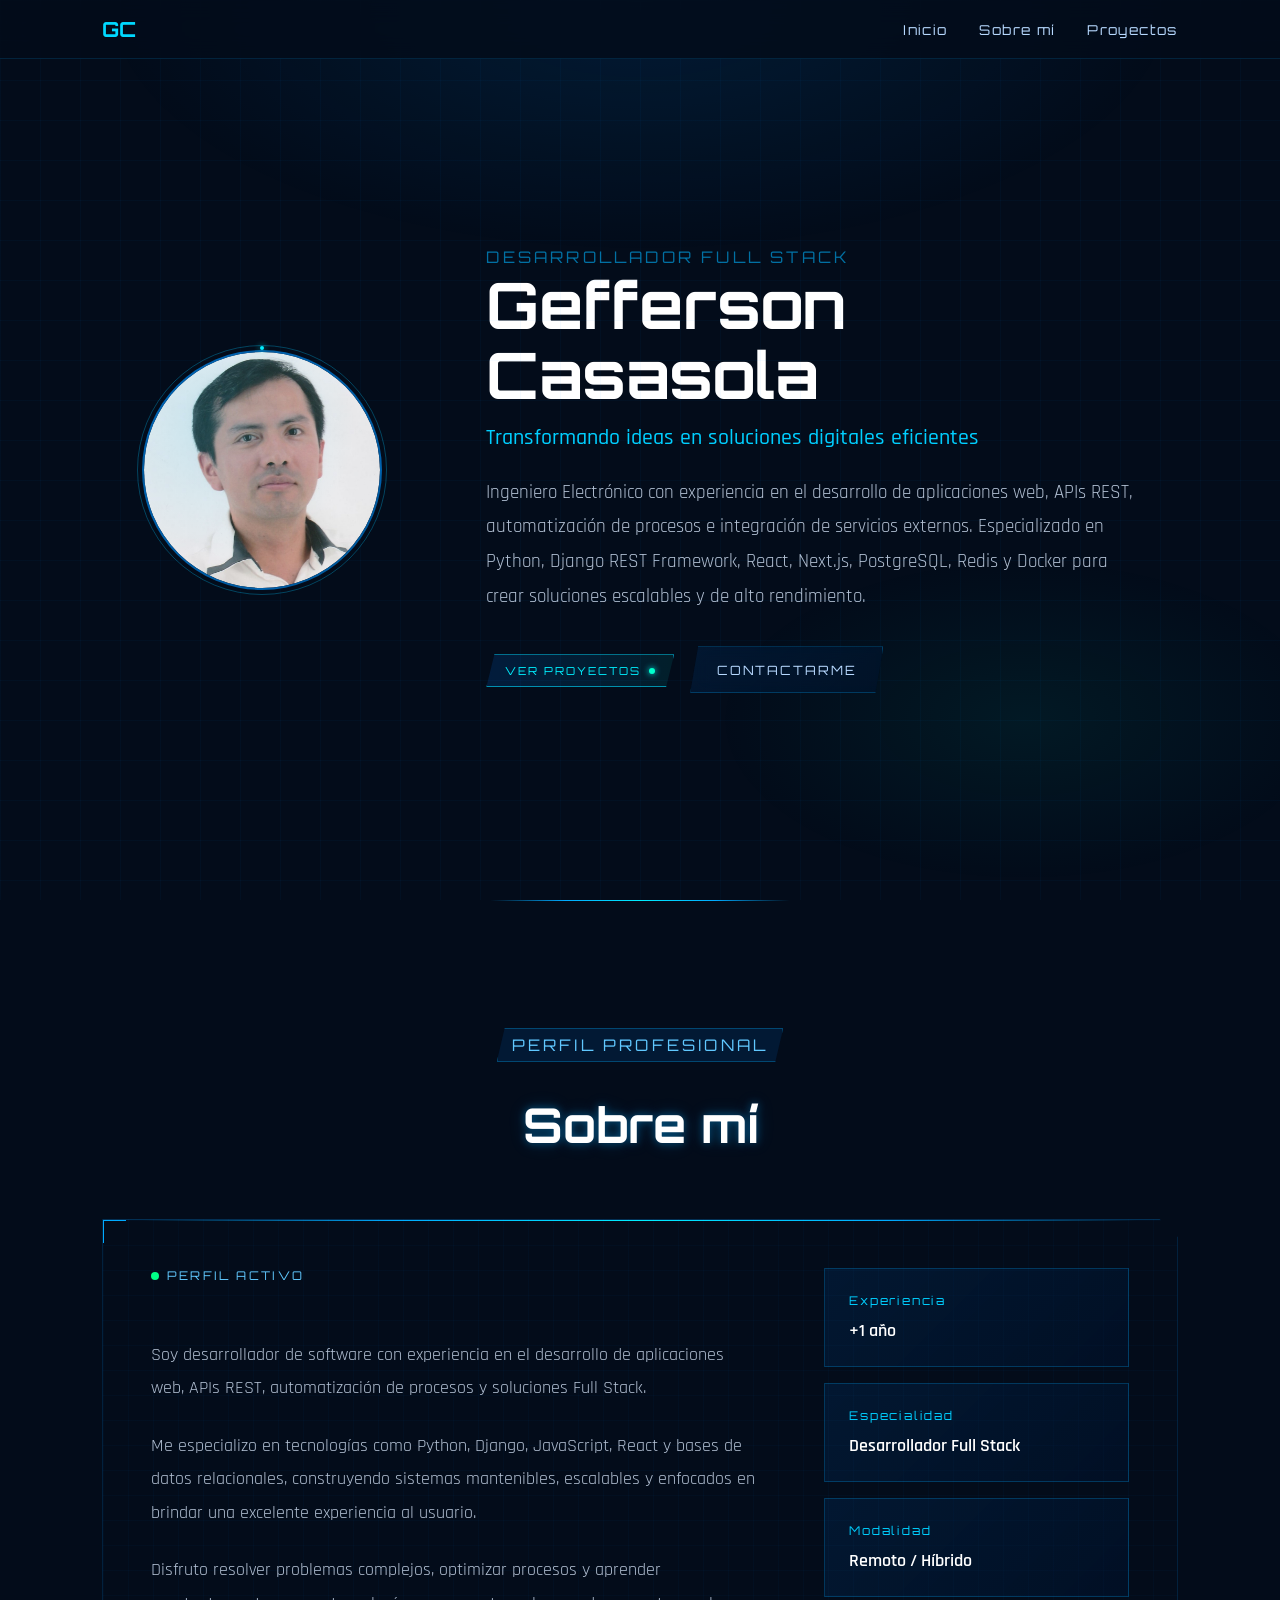
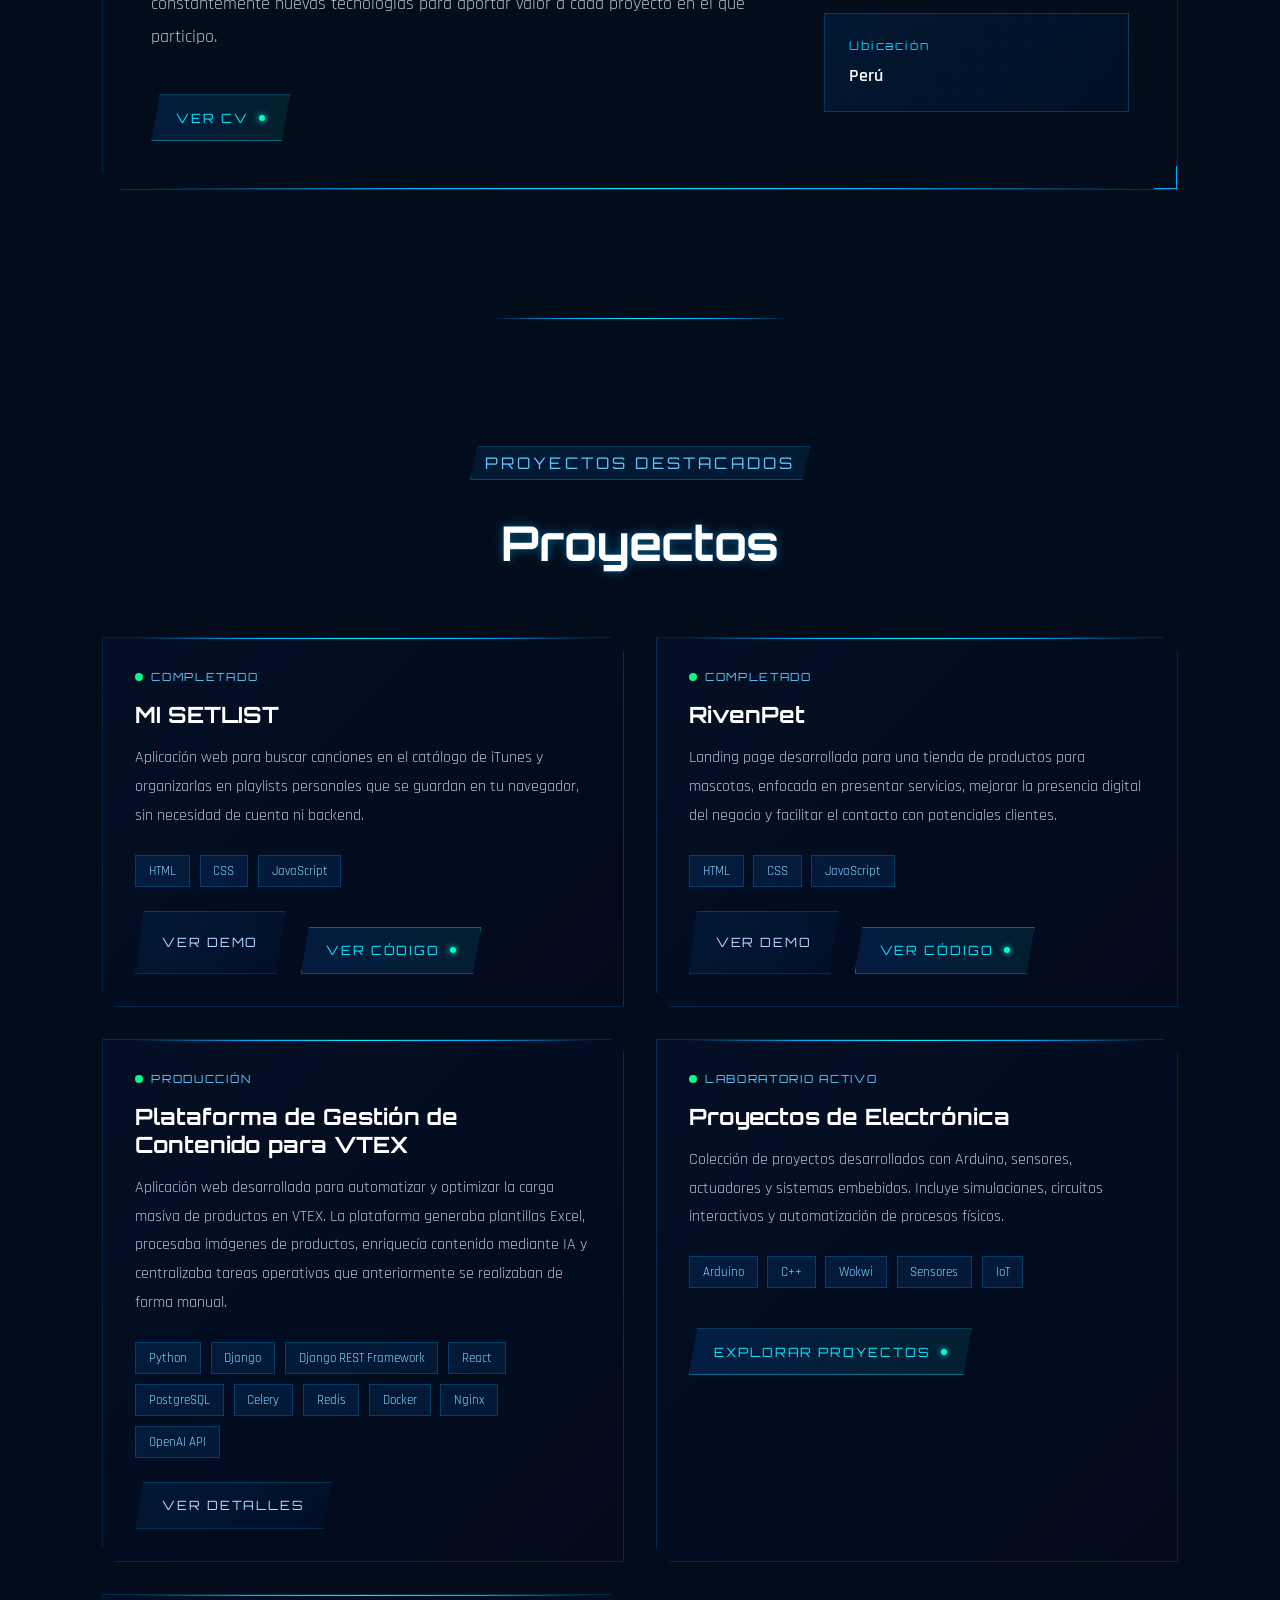
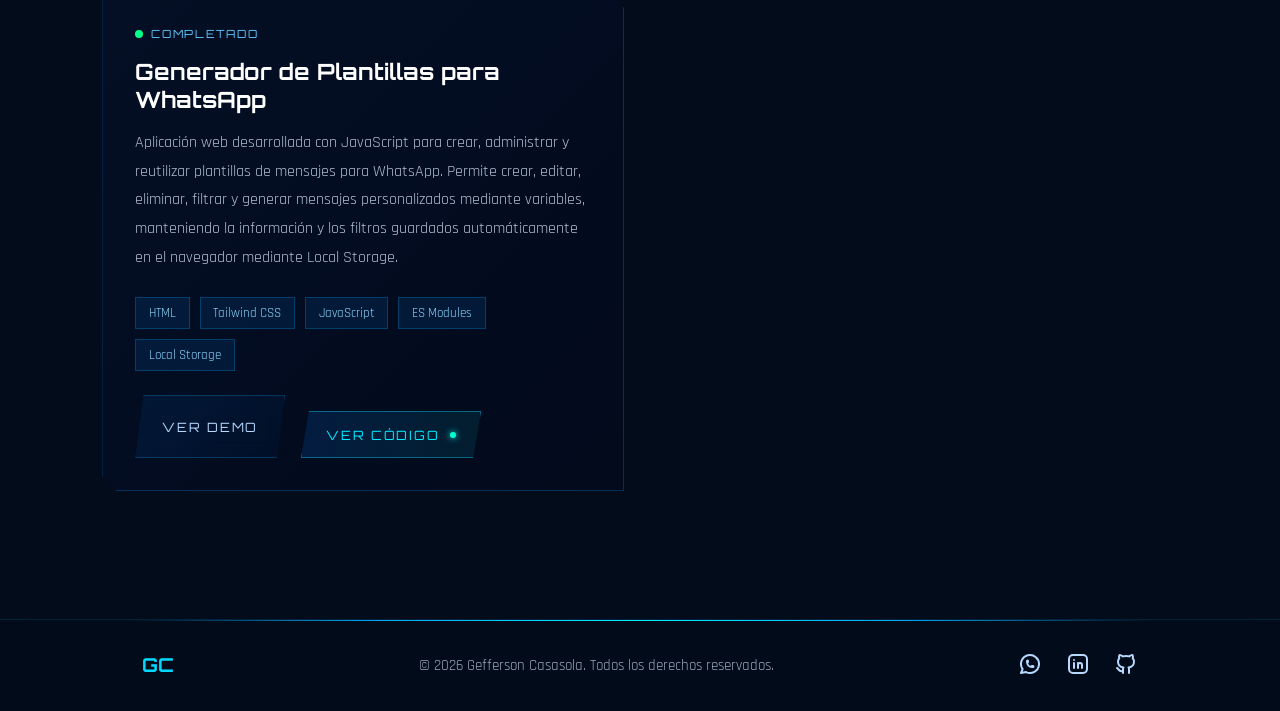
==== commit 59c3845a: "feat: add Mi Setlist project to portfolio projects section" ====
--- a/index.html
+++ b/index.html
@@ -142,6 +142,46 @@
         </div>
 
         <div class="projects-grid">
+          <article class="project-card">
+            <div class="project-status">
+              <span class="status-light"></span>
+              COMPLETADO
+            </div>
+
+            <h3>MI SETLIST</h3>
+
+            <p>
+              Aplicación web para buscar canciones en el catálogo de iTunes y
+              organizarlas en playlists personales que se guardan en tu
+              navegador, sin necesidad de cuenta ni backend.
+            </p>
+
+            <div class="project-stack">
+              <span>HTML</span>
+              <span>CSS</span>
+              <span>JavaScript</span>
+            </div>
+
+            <div class="project-actions">
+              <a
+                href="https://geffrerson7.github.io/mi-setlist/"
+                target="_blank"
+                class="hero-secondary-btn"
+              >
+                VER DEMO
+              </a>
+
+              <a
+                href="https://github.com/Geffrerson7/mi-setlist"
+                target="_blank"
+                class="cv-btn"
+              >
+                VER CÓDIGO
+                <span class="pulse-dot"></span>
+              </a>
+            </div>
+          </article>
+
           <article class="project-card">
             <div class="project-status">
               <span class="status-light"></span>
